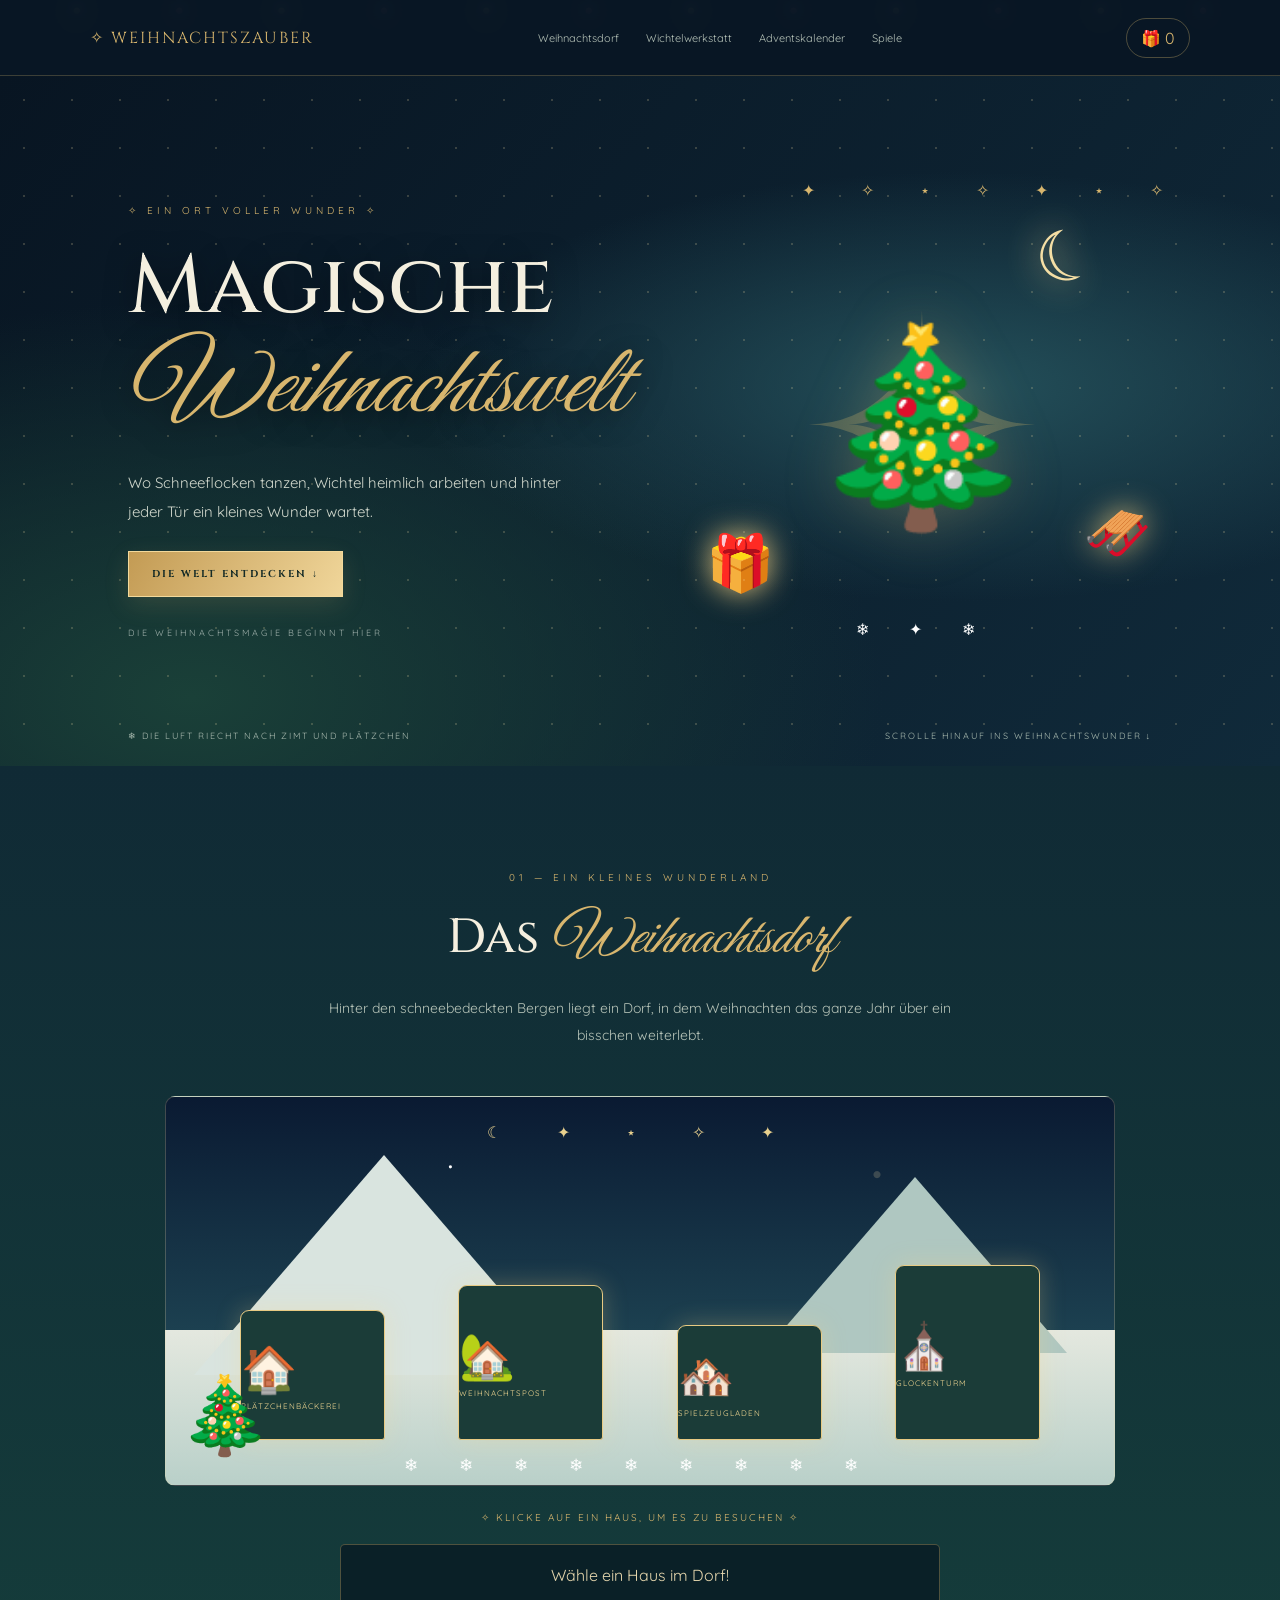
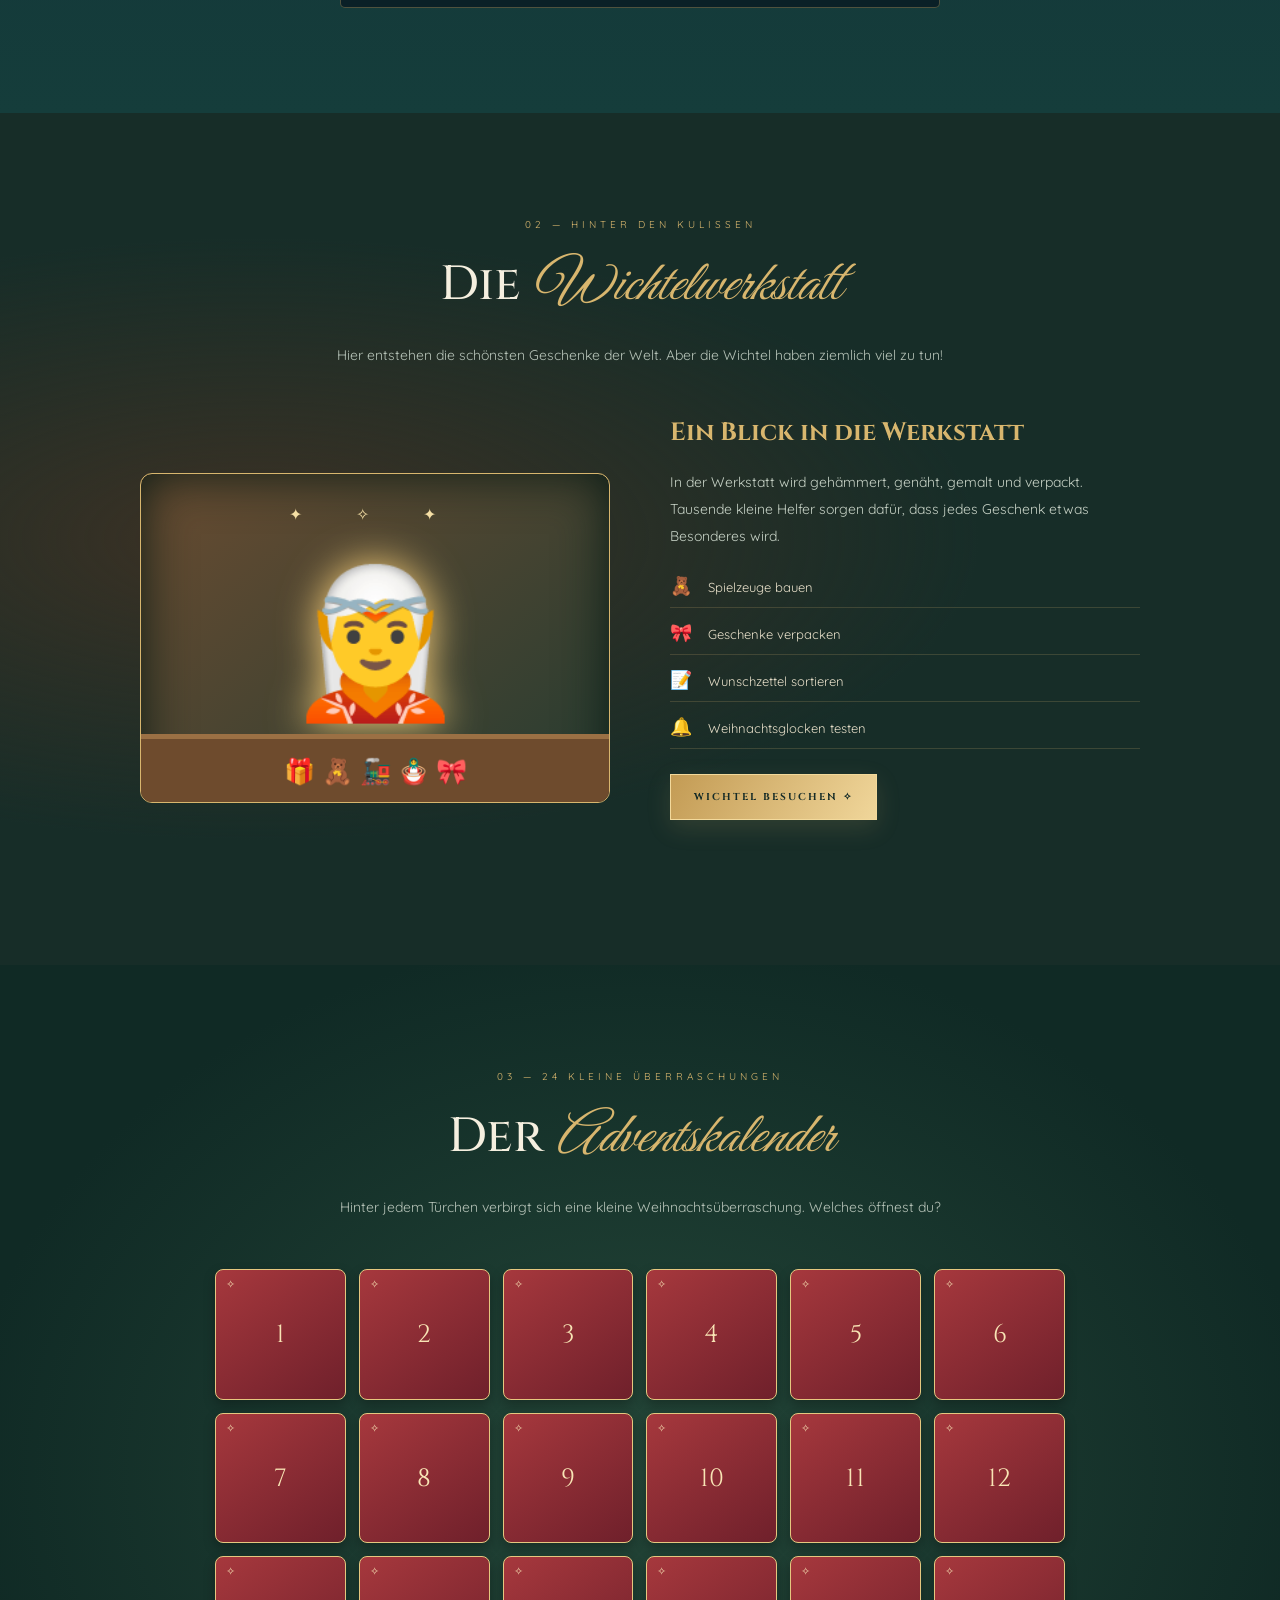
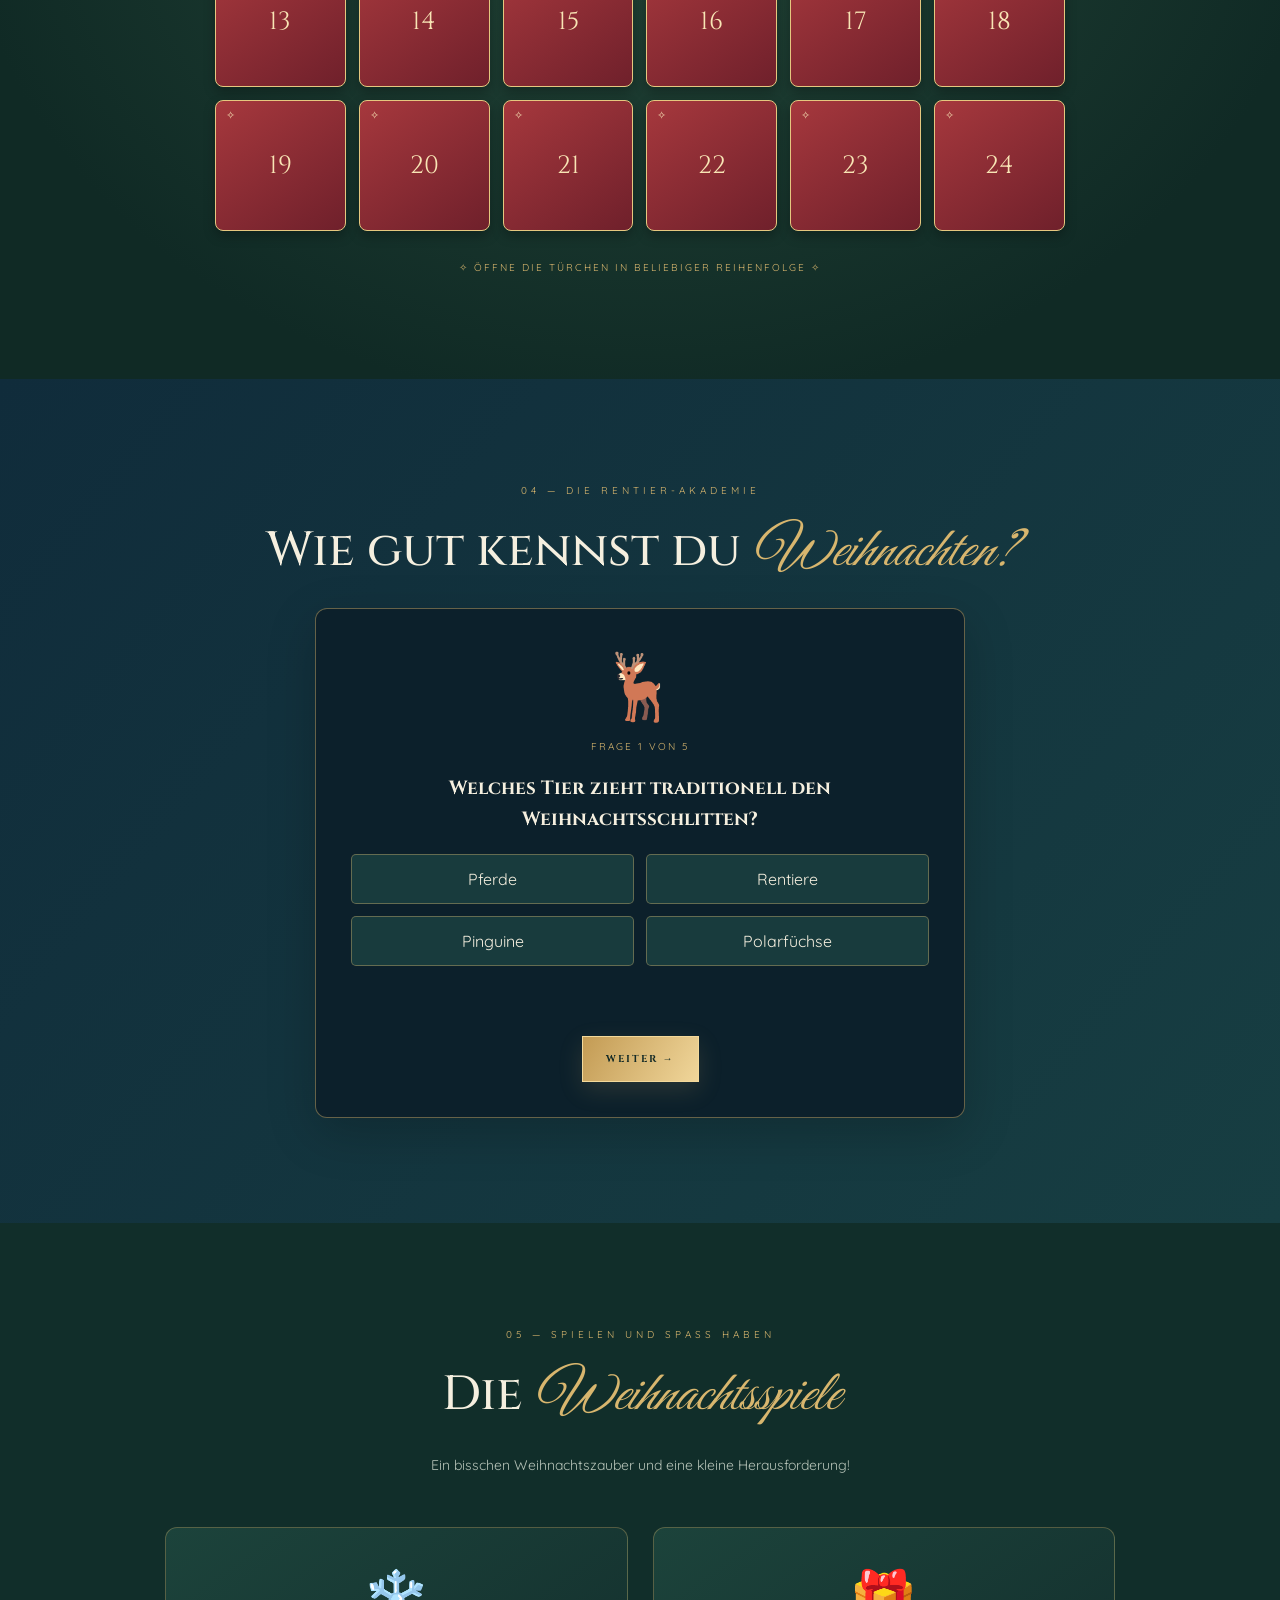
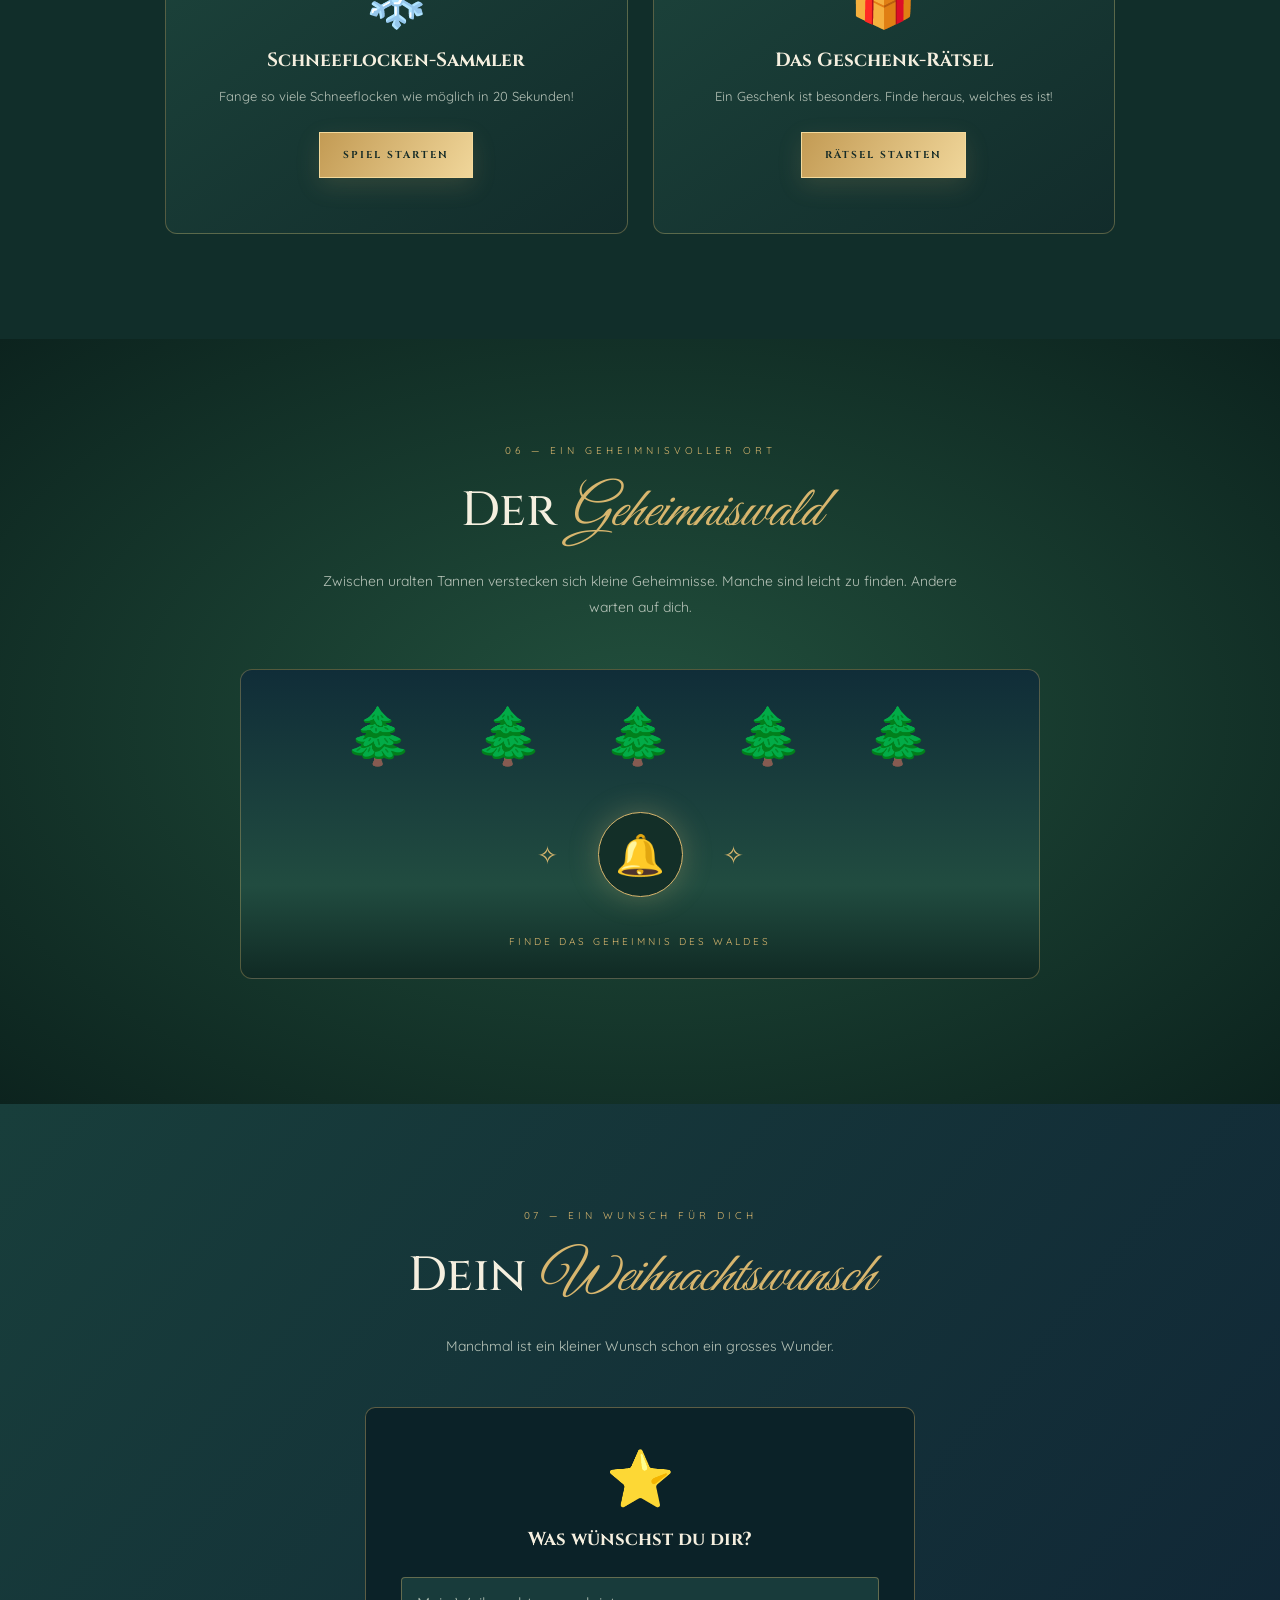
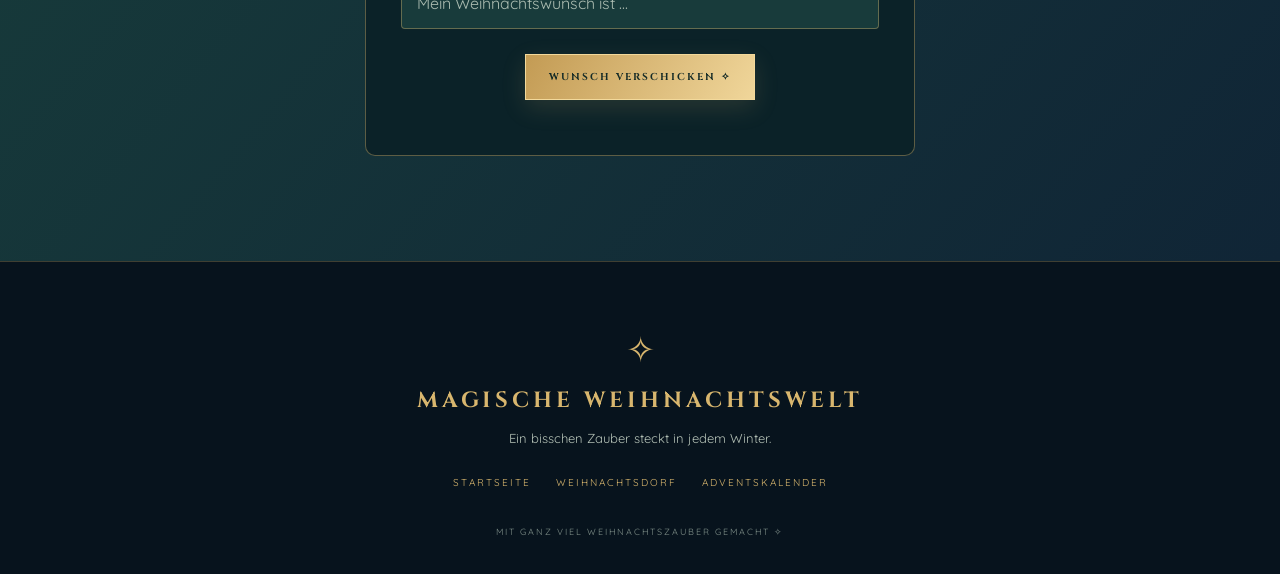
==== index.html @ 11321a6a "add" ====
<!DOCTYPE html>
<html lang="de">
<head>
    <meta charset="UTF-8">
    <meta name="viewport" content="width=device-width, initial-scale=1.0">
    <title>Magische Weihnachtswelt</title>
    <link rel="stylesheet" href="style.css">
    <link href="https://fonts.googleapis.com/css2?family=Cinzel:wght@500;600;700&family=Quicksand:wght@400;500;600;700&family=Great+Vibes&display=swap" rel="stylesheet">
</head>
<body>

<div id="schnee"></div>
<div id="funken"></div>

<div class="lichterkette">
    <span>●</span><span>●</span><span>●</span><span>●</span>
    <span>●</span><span>●</span><span>●</span><span>●</span>
    <span>●</span><span>●</span><span>●</span><span>●</span>
</div>

<nav class="navigation">
    <a href="#start" class="logo">✧ WEIHNACHTSZAUBER</a>
    <div class="nav-links">
        <a href="#dorf">Weihnachtsdorf</a>
        <a href="#werkstatt">Wichtelwerkstatt</a>
        <a href="#kalender">Adventskalender</a>
        <a href="#spiele">Spiele</a>
    </div>
    <div class="geschenk-counter">🎁 <span id="geschenke">0</span></div>
</nav>

<!-- STARTSEITE -->

<header class="hero" id="start">

    <div class="hero-stars">✦　✧　⋆　✧　✦　⋆　✧</div>

    <div class="hero-text">
        <p class="kleine-zeile">✧ EIN ORT VOLLER WUNDER ✧</p>
        <h1>Magische<br><em>Weihnachtswelt</em></h1>
        <p class="hero-beschreibung">
            Wo Schneeflocken tanzen, Wichtel heimlich arbeiten
            und hinter jeder Tür ein kleines Wunder wartet.
        </p>
        <a href="#dorf" class="gold-button">DIE WELT ENTDECKEN ↓</a>
        <p class="hero-hinweis">DIE WEIHNACHTSMAGIE BEGINNT HIER</p>
    </div>

    <div class="hero-bild">
        <div class="mond">☾</div>
        <div class="hero-kranz">✧</div>
        <div class="hero-baum">🎄</div>
        <div class="hero-geschenk links">🎁</div>
        <div class="hero-geschenk rechts">🛷</div>
        <div class="hero-schnee">❄　✦　❄</div>
    </div>

    <div class="hero-footer">
        <span>❄ DIE LUFT RIECHT NACH ZIMT UND PLÄTZCHEN</span>
        <span>SCROLLE HINAUF INS WEIHNACHTSWUNDER ↓</span>
    </div>
</header>


<!-- WEIHNACHTSDORF -->

<section class="section dorf" id="dorf">

    <div class="abschnitt-label">01 — EIN KLEINES WUNDERLAND</div>
    <h2>Das <em>Weihnachtsdorf</em></h2>
    <p class="untertitel">
        Hinter den schneebedeckten Bergen liegt ein Dorf,
        in dem Weihnachten das ganze Jahr über ein bisschen weiterlebt.
    </p>

    <div class="dorf-landschaft">

        <div class="dorf-himmel">☾　✦　⋆　✧　✦</div>

        <div class="berg berg1"></div>
        <div class="berg berg2"></div>

        <div class="dorf-haeuser">

            <button class="haus haus1" data-house="bäckerei">
                <span>🏠</span>
                <small>PLÄTZCHENBÄCKEREI</small>
            </button>

            <button class="haus haus2" data-house="post">
                <span>🏡</span>
                <small>WEIHNACHTSPOST</small>
            </button>

            <button class="haus haus3" data-house="spielzeug">
                <span>🏘️</span>
                <small>SPIELZEUGLADEN</small>
            </button>

            <button class="haus haus4" data-house="glocke">
                <span>⛪</span>
                <small>GLOCKENTURM</small>
            </button>

        </div>

        <div class="dorf-baum">🎄</div>
        <div class="dorf-schnee">❄ ❄ ❄ ❄ ❄ ❄ ❄ ❄ ❄</div>

    </div>

    <p class="dorf-tipp">✧ KLICKE AUF EIN HAUS, UM ES ZU BESUCHEN ✧</p>
    <div id="hausInfo" class="info-box">Wähle ein Haus im Dorf!</div>

</section>


<!-- WICHTELWERKSTATT -->

<section class="section werkstatt" id="werkstatt">

    <div class="abschnitt-label">02 — HINTER DEN KULISSEN</div>
    <h2>Die <em>Wichtelwerkstatt</em></h2>
    <p class="untertitel">
        Hier entstehen die schönsten Geschenke der Welt.
        Aber die Wichtel haben ziemlich viel zu tun!
    </p>

    <div class="werkstatt-inhalt">

        <div class="werkstatt-bild">
            <div class="werkstatt-emoji">🧝</div>
            <div class="werkstatt-tisch">🎁 🧸 🚂 🪆 🎀</div>
            <div class="werkstatt-funken">✦ ✧ ✦</div>
        </div>

        <div class="werkstatt-text">
            <h3>Ein Blick in die Werkstatt</h3>
            <p>
                In der Werkstatt wird gehämmert, genäht, gemalt
                und verpackt. Tausende kleine Helfer sorgen dafür,
                dass jedes Geschenk etwas Besonderes wird.
            </p>

            <div class="aufgaben">
                <div><span>🧸</span> Spielzeuge bauen</div>
                <div><span>🎀</span> Geschenke verpacken</div>
                <div><span>📝</span> Wunschzettel sortieren</div>
                <div><span>🔔</span> Weihnachtsglocken testen</div>
            </div>

            <button class="gold-button" id="wichtelButton">
                WICHTEL BESUCHEN ✧
            </button>
            <p id="wichtelAntwort"></p>
        </div>

    </div>

</section>


<!-- ADVENTSKALENDER -->

<section class="section kalender" id="kalender">

    <div class="abschnitt-label">03 — 24 KLEINE ÜBERRASCHUNGEN</div>
    <h2>Der <em>Adventskalender</em></h2>
    <p class="untertitel">
        Hinter jedem Türchen verbirgt sich eine kleine
        Weihnachtsüberraschung. Welches öffnest du?
    </p>

    <div class="kalender-grid" id="kalenderGrid"></div>
    <p class="kalender-hinweis">✧ ÖFFNE DIE TÜRCHEN IN BELIEBIGER REIHENFOLGE ✧</p>

</section>


<!-- RENTIER AKADEMIE -->

<section class="section rentier" id="rentier">

    <div class="abschnitt-label">04 — DIE RENTIER-AKADEMIE</div>
    <h2>Wie gut kennst du <em>Weihnachten?</em></h2>

    <div class="quiz-box">
        <div class="quiz-tier">🦌</div>
        <p id="quizFortschritt">FRAGE 1 VON 5</p>
        <h3 id="quizFrage">Welches Tier zieht traditionell den Weihnachtsschlitten?</h3>
        <div id="quizAntworten" class="quiz-antworten"></div>
        <p id="quizRueckmeldung"></p>
        <button id="quizWeiter" class="gold-button" hidden>WEITER →</button>
    </div>

</section>


<!-- SPIELE -->

<section class="section spiele" id="spiele">

    <div class="abschnitt-label">05 — SPIELEN UND SPASS HABEN</div>
    <h2>Die <em>Weihnachtsspiele</em></h2>
    <p class="untertitel">Ein bisschen Weihnachtszauber und eine kleine Herausforderung!</p>

    <div class="spiele-grid">

        <div class="spielkarte">
            <div class="spiel-symbol">❄️</div>
            <h3>Schneeflocken-Sammler</h3>
            <p>Fange so viele Schneeflocken wie möglich in 20 Sekunden!</p>
            <button class="gold-button" id="schneeSpiel">SPIEL STARTEN</button>
            <div id="schneeSpielFeld">
                <p id="schneePunkte">Punkte: 0</p>
                <p id="schneeZeit">Zeit: 20</p>
                <div id="schneeZiel"></div>
            </div>
        </div>

        <div class="spielkarte">
            <div class="spiel-symbol">🎁</div>
            <h3>Das Geschenk-Rätsel</h3>
            <p>Ein Geschenk ist besonders. Finde heraus, welches es ist!</p>
            <button class="gold-button" id="geschenkSpiel">RÄTSEL STARTEN</button>
            <div id="geschenkRaetsel"></div>
        </div>

    </div>

</section>


<!-- GEHEIMNISWALD -->

<section class="section geheimwald" id="wald">

    <div class="abschnitt-label">06 — EIN GEHEIMNISVOLLER ORT</div>
    <h2>Der <em>Geheimniswald</em></h2>

    <p class="untertitel">
        Zwischen uralten Tannen verstecken sich kleine Geheimnisse.
        Manche sind leicht zu finden. Andere warten auf dich.
    </p>

    <div class="wald-bild">
        <div class="wald-baeume">🌲　🌲　🌲　🌲　🌲</div>
        <div class="wald-mitte">
            <span>✧</span>
            <button id="waldGeheimnis">🔔</button>
            <span>✧</span>
        </div>
        <p>FINDE DAS GEHEIMNIS DES WALDES</p>
    </div>

    <div id="waldAntwort"></div>

</section>


<!-- WEIHNACHTSWÜNSCHE -->

<section class="section wuensche">

    <div class="abschnitt-label">07 — EIN WUNSCH FÜR DICH</div>
    <h2>Dein <em>Weihnachtswunsch</em></h2>

    <p class="untertitel">
        Manchmal ist ein kleiner Wunsch schon ein grosses Wunder.
    </p>

    <div class="wunsch-box">
        <div class="wunsch-stern">⭐</div>
        <h3>Was wünschst du dir?</h3>
        <input id="wunschInput" placeholder="Mein Weihnachtswunsch ist ...">
        <button class="gold-button" id="wunschButton">WUNSCH VERSCHICKEN ✧</button>
        <p id="wunschAntwort"></p>
    </div>

</section>


<footer>
    <div class="footer-stern">✧</div>
    <h2>MAGISCHE WEIHNACHTSWELT</h2>
    <p>Ein bisschen Zauber steckt in jedem Winter.</p>
    <div class="footer-links">
        <a href="#start">STARTSEITE</a>
        <a href="#dorf">WEIHNACHTSDORF</a>
        <a href="#kalender">ADVENTSKALENDER</a>
    </div>
    <small>MIT GANZ VIEL WEIHNACHTSZAUBER GEMACHT ✧</small>
</footer>


<!-- POPUP -->

<div class="popup" id="popup">
    <div class="popup-inhalt">
        <button id="popupSchliessen">✕</button>
        <div id="popupSymbol">🎄</div>
        <h2 id="popupTitel">Weihnachtszauber!</h2>
        <p id="popupText"></p>
        <button class="gold-button" id="popupOkay">WUNDERBAR!</button>
    </div>
</div>

<script src="script.js"></script>
</body>
</html>
---- style.css ----
@import url('https://fonts.googleapis.com/css2?family=Cinzel:wght@500;600;700&family=Quicksand:wght@400;500;600;700&family=Great+Vibes&display=swap');

:root {
    --nacht: #091725;
    --nacht2: #102b35;
    --gruen: #174b3a;
    --gruen2: #28634a;
    --gold: #d8b66e;
    --hellgold: #f5dfa5;
    --rot: #a83c42;
    --text: #f5efdf;
    --gedimmt: #b5c2b7;
}

* {
    box-sizing: border-box;
    margin: 0;
    padding: 0;
    scroll-behavior: smooth;
}

body {
    background: var(--nacht);
    color: var(--text);
    font-family: 'Quicksand', sans-serif;
    overflow-x: hidden;
}

button, input {
    font: inherit;
}

button {
    cursor: pointer;
}

a {
    color: inherit;
    text-decoration: none;
}

/* SCHNEE */

#schnee, #funken {
    position: fixed;
    inset: 0;
    pointer-events: none;
    z-index: 1000;
    overflow: hidden;
}

.snowflake {
    position: absolute;
    top: -20px;
    color: white;
    opacity: .8;
    animation: snowFall linear forwards;
    text-shadow: 0 0 8px white;
}

@keyframes snowFall {
    to {
        transform: translateY(110vh) rotate(360deg);
        opacity: .15;
    }
}

.spark {
    position: fixed;
    pointer-events: none;
    color: var(--hellgold);
    z-index: 1001;
    animation: spark .9s ease-out forwards;
}

@keyframes spark {
    to {
        transform: translateY(-35px) scale(.2) rotate(100deg);
        opacity: 0;
    }
}

/* LICHTERKETTE */

.lichterkette {
    position: absolute;
    top: 0;
    left: 0;
    width: 100%;
    display: flex;
    justify-content: space-around;
    z-index: 20;
    padding: 0 2%;
    pointer-events: none;
}

.lichterkette span {
    color: #ffcf73;
    font-size: 15px;
    text-shadow: 0 0 8px #ffd77a, 0 0 20px #ffd77a;
    animation: lights 1.8s infinite alternate;
}

.lichterkette span:nth-child(2n) {
    animation-delay: .8s;
    color: #ff8585;
    text-shadow: 0 0 10px #ff8585;
}

@keyframes lights {
    from { opacity: .4; }
    to { opacity: 1; }
}

/* NAVIGATION */

.navigation {
    position: sticky;
    top: 0;
    z-index: 100;
    height: 76px;
    padding: 0 7%;
    display: flex;
    align-items: center;
    justify-content: space-between;
    background: #091725ed;
    border-bottom: 1px solid #d8b66e40;
    backdrop-filter: blur(14px);
}

.logo {
    font-family: 'Cinzel', serif;
    font-size: 16px;
    letter-spacing: 2px;
    color: var(--gold);
    white-space: nowrap;
}

.nav-links {
    display: flex;
    gap: 27px;
}

.nav-links a {
    font-size: 11px;
    color: var(--gedimmt);
    transition: .3s;
}

.nav-links a:hover {
    color: var(--hellgold);
}

.geschenk-counter {
    color: var(--gold);
    border: 1px solid #d8b66e55;
    padding: 9px 14px;
    border-radius: 30px;
}

/* HERO */

.hero {
    min-height: 690px;
    position: relative;
    display: grid;
    grid-template-columns: 1.1fr .9fr;
    align-items: center;
    padding: 90px 10%;
    overflow: hidden;
    background:
        radial-gradient(ellipse at 75% 45%, #24505a 0%, transparent 40%),
        radial-gradient(ellipse at 15% 90%, #1a4038 0%, transparent 45%),
        linear-gradient(130deg, #081522, #102a3a);
}

.hero::after {
    content: "";
    position: absolute;
    inset: 0;
    opacity: .2;
    background-image: radial-gradient(#f5dfa5 1px, transparent 1px);
    background-size: 48px 48px;
    pointer-events: none;
}

.hero-text {
    z-index: 2;
    position: relative;
}

.kleine-zeile, .abschnitt-label {
    color: var(--gold);
    font-size: 10px;
    letter-spacing: 4px;
    margin-bottom: 23px;
}

.hero h1 {
    font-family: 'Cinzel', serif;
    font-size: clamp(45px, 6.5vw, 86px);
    font-weight: 500;
    line-height: 1.13;
    color: #f4efdf;
    text-shadow: 0 5px 30px #0008;
}

.hero h1 em, h2 em {
    color: var(--gold);
    font-family: 'Great Vibes', cursive;
    font-size: 1.18em;
    font-weight: 400;
}

.hero-beschreibung {
    max-width: 450px;
    line-height: 1.9;
    color: #d0d7cc;
    margin-top: 25px;
    font-size: 15px;
}

.gold-button {
    display: inline-block;
    border: 1px solid #f3d99b;
    background: linear-gradient(120deg, #c39b54, #f0d69a);
    color: #152b27;
    padding: 15px 23px;
    margin-top: 25px;
    font-family: 'Cinzel', serif;
    font-size: 10px;
    font-weight: 700;
    letter-spacing: 2px;
    transition: .3s;
    box-shadow: 0 8px 25px #d8b66e25;
}

.gold-button:hover {
    transform: translateY(-4px);
    box-shadow: 0 12px 30px #e4c47b55;
    background: #ffe9b7;
}

.hero-hinweis {
    font-size: 9px;
    color: #9eafaa;
    letter-spacing: 3px;
    margin-top: 30px;
}

.hero-stars {
    position: absolute;
    top: 15%;
    right: 8%;
    color: var(--gold);
    letter-spacing: 15px;
    animation: twinkle 3s infinite alternate;
}

.hero-bild {
    height: 440px;
    position: relative;
    display: grid;
    place-items: center;
}

.mond {
    position: absolute;
    top: 10px;
    right: 55px;
    font-size: 70px;
    color: var(--hellgold);
    text-shadow: 0 0 35px #ffe3a0;
    transform: rotate(-20deg);
}

.hero-kranz {
    position: absolute;
    font-size: 300px;
    color: #d5b76b44;
    animation: rotate 50s linear infinite;
}

.hero-baum {
    position: relative;
    font-size: 190px;
    filter: drop-shadow(0 0 28px #d5b76b45);
    animation: treeFloat 4s ease-in-out infinite;
    z-index: 2;
}

.hero-geschenk {
    position: absolute;
    font-size: 55px;
    filter: drop-shadow(0 0 15px #e3c47c);
}

.hero-geschenk.links {
    bottom: 45px;
    left: 15px;
    animation: treeFloat 3s infinite;
}

.hero-geschenk.rechts {
    bottom: 75px;
    right: 0;
    animation: treeFloat 4s infinite reverse;
}

.hero-schnee {
    position: absolute;
    bottom: 0;
    color: #fff;
    letter-spacing: 12px;
}

.hero-footer {
    position: absolute;
    bottom: 25px;
    left: 10%;
    right: 10%;
    display: flex;
    justify-content: space-between;
    color: #aabbb0;
    font-size: 9px;
    letter-spacing: 2px;
}

@keyframes twinkle {
    from { opacity: .3; }
    to { opacity: 1; }
}

@keyframes rotate {
    to { transform: rotate(360deg); }
}

@keyframes treeFloat {
    50% { transform: translateY(-12px); }
}

/* ALLGEMEINE ABSCHNITTE */

.section {
    padding: 105px 10%;
    text-align: center;
    position: relative;
}

.section h2 {
    font-family: 'Cinzel', serif;
    font-size: clamp(32px, 4vw, 48px);
    font-weight: 500;
    margin-bottom: 20px;
}

.untertitel {
    max-width: 650px;
    margin: 0 auto 48px;
    color: var(--gedimmt);
    font-size: 14px;
    line-height: 1.9;
}

.abschnitt-label {
    margin-bottom: 20px;
}

/* DORF */

.dorf {
    background: linear-gradient(180deg, #102a35, #153d3b);
}

.dorf-landschaft {
    max-width: 950px;
    height: 390px;
    margin: 0 auto;
    border: 1px solid #e5d49c40;
    border-radius: 10px;
    position: relative;
    overflow: hidden;
    background:
        radial-gradient(circle at 75% 20%, #f0dca533 0 3px, transparent 4px),
        radial-gradient(circle at 30% 18%, #fff 0 1px, transparent 2px),
        linear-gradient(#0a1a32 0%, #1c4050 60%, #e4e8df 60%, #b9d0c9 100%);
}

.dorf-himmel {
    position: absolute;
    top: 25px;
    width: 100%;
    color: #e9d18e;
    letter-spacing: 20px;
}

.berg {
    position: absolute;
    bottom: 110px;
    width: 0;
    height: 0;
    border-left: 190px solid transparent;
    border-right: 190px solid transparent;
    border-bottom: 220px solid #d9e4df;
}

.berg1 {
    left: 3%;
}

.berg2 {
    right: 1%;
    border-bottom-color: #afc7c1;
    transform: scale(.8);
}

.dorf-haeuser {
    position: absolute;
    bottom: 45px;
    left: 0;
    right: 0;
    display: flex;
    align-items: end;
    justify-content: space-evenly;
    z-index: 3;
}

.haus {
    border: 1px solid #e8ca83;
    background: #1b3c38;
    color: #f4d993;
    width: 145px;
    height: 130px;
    border-radius: 9px 9px 3px 3px;
    display: flex;
    flex-direction: column;
    justify-content: center;
    gap: 5px;
    box-shadow: 0 0 25px #ffdb8240;
    transition: .3s;
}

.haus:hover {
    transform: translateY(-12px);
    background: #345849;
    box-shadow: 0 0 35px #ffdb8270;
}

.haus span {
    font-size: 45px;
}

.haus small {
    font-size: 8px;
    letter-spacing: 1px;
}

.haus2 { height: 155px; }
.haus3 { height: 115px; }
.haus4 { height: 175px; }

.dorf-baum {
    position: absolute;
    bottom: 25px;
    left: 12px;
    font-size: 75px;
    z-index: 4;
}

.dorf-schnee {
    position: absolute;
    bottom: 10px;
    color: white;
    width: 100%;
    font-size: 17px;
    letter-spacing: 18px;
}

.dorf-tipp {
    color: var(--gold);
    font-size: 10px;
    letter-spacing: 2px;
    margin-top: 25px;
}

.info-box {
    max-width: 600px;
    min-height: 55px;
    padding: 18px;
    margin: 20px auto 0;
    border: 1px solid #d8b66e55;
    background: #0a2027;
    color: #e5d6ad;
    border-radius: 5px;
    line-height: 1.6;
}

/* WERKSTATT */

.werkstatt {
    background:
        radial-gradient(ellipse at 20% 50%, #3c3124, transparent 50%),
        #172d28;
}

.werkstatt-inhalt {
    max-width: 1000px;
    display: grid;
    grid-template-columns: 1fr 1fr;
    align-items: center;
    gap: 60px;
    margin: auto;
    text-align: left;
}

.werkstatt-bild {
    min-height: 330px;
    background: linear-gradient(140deg, #694c31, #263c31);
    border: 1px solid var(--gold);
    border-radius: 12px;
    display: grid;
    place-items: center;
    position: relative;
    overflow: hidden;
    box-shadow: inset 0 0 50px #0b1c16;
}

.werkstatt-emoji {
    font-size: 145px;
    filter: drop-shadow(0 0 20px #ffd47c);
    animation: treeFloat 4s infinite;
}

.werkstatt-tisch {
    position: absolute;
    bottom: 0;
    width: 100%;
    background: #6e4b2d;
    text-align: center;
    padding: 16px;
    font-size: 25px;
    border-top: 5px solid #9b7044;
}

.werkstatt-funken {
    position: absolute;
    top: 30px;
    color: var(--hellgold);
    letter-spacing: 25px;
    animation: twinkle 2s infinite alternate;
}

.werkstatt-text h3 {
    font-family: 'Cinzel', serif;
    color: var(--gold);
    font-size: 25px;
    margin-bottom: 20px;
}

.werkstatt-text p {
    line-height: 1.9;
    color: #c5d0c4;
    font-size: 14px;
}

.aufgaben {
    margin-top: 25px;
    display: grid;
    gap: 13px;
}

.aufgaben div {
    border-bottom: 1px solid #d8b66e30;
    padding-bottom: 10px;
    color: #e7dfc9;
    font-size: 13px;
}

.aufgaben span {
    margin-right: 12px;
    font-size: 18px;
}

#wichtelAntwort {
    margin-top: 15px;
    color: var(--hellgold);
    min-height: 25px;
}

/* ADVENTSKALENDER */

.kalender {
    background:
        radial-gradient(ellipse at center, #244638, #102a25 75%);
}

.kalender-grid {
    display: grid;
    grid-template-columns: repeat(6, 1fr);
    gap: 13px;
    max-width: 850px;
    margin: auto;
}

.tuerchen {
    aspect-ratio: 1;
    border: 1px solid #e5c77f;
    border-radius: 8px;
    background: linear-gradient(145deg, #a6383d, #6f202b);
    color: #f8e5b5;
    font-family: 'Cinzel', serif;
    font-size: 25px;
    position: relative;
    box-shadow: 0 5px 12px #0004;
    transition: .3s;
    overflow: hidden;
}

.tuerchen::before {
    content: "✧";
    position: absolute;
    top: 7px;
    left: 10px;
    font-size: 11px;
}

.tuerchen:hover {
    transform: translateY(-6px) rotate(-2deg);
    box-shadow: 0 8px 25px #e5bd6b44;
}

.tuerchen.offen {
    background: #e5d6ae;
    color: #244334;
    font-size: 28px;
    border-color: white;
}

.kalender-hinweis {
    color: var(--gold);
    font-size: 10px;
    letter-spacing: 2px;
    margin-top: 30px;
}

/* QUIZ */

.rentier {
    background: linear-gradient(130deg, #102c3b, #173e42);
}

.quiz-box {
    max-width: 650px;
    margin: auto;
    padding: 35px;
    border: 1px solid #d8b66e70;
    background: #0c202b;
    border-radius: 12px;
    box-shadow: 0 15px 50px #0003;
}

.quiz-tier {
    font-size: 65px;
    margin-bottom: 15px;
}

.quiz-box > p {
    color: var(--gold);
    font-size: 10px;
    letter-spacing: 2px;
}

.quiz-box h3 {
    font-family: 'Cinzel', serif;
    font-size: 19px;
    line-height: 1.6;
    margin: 20px 0;
}

.quiz-antworten {
    display: grid;
    grid-template-columns: 1fr 1fr;
    gap: 12px;
}

.quiz-antworten button {
    background: #183b3d;
    border: 1px solid #d8b66e66;
    color: var(--text);
    padding: 14px;
    border-radius: 5px;
    transition: .3s;
}

.quiz-antworten button:hover {
    background: #2c5a4b;
}

.quiz-antworten button.richtig {
    background: #286b45;
    border-color: #a9e3a9;
}

.quiz-antworten button.falsch {
    background: #76383b;
    border-color: #e8a0a0;
}

#quizRueckmeldung {
    min-height: 25px;
    margin-top: 20px;
    color: var(--hellgold);
}

/* SPIELE */

.spiele {
    background: #112e2a;
}

.spiele-grid {
    max-width: 950px;
    margin: auto;
    display: grid;
    grid-template-columns: 1fr 1fr;
    gap: 25px;
}

.spielkarte {
    padding: 35px;
    border: 1px solid #d8b66e55;
    background: linear-gradient(145deg, #1c433b, #122c2b);
    border-radius: 12px;
}

.spiel-symbol {
    font-size: 55px;
    margin-bottom: 15px;
}

.spielkarte h3 {
    font-family: 'Cinzel', serif;
    font-size: 19px;
    margin-bottom: 12px;
}

.spielkarte p {
    color: var(--gedimmt);
    line-height: 1.7;
    font-size: 13px;
}

#schneeSpielFeld {
    display: none;
    margin-top: 20px;
    border: 1px dashed var(--gold);
    padding: 15px;
    min-height: 160px;
    background: #0c2430;
    position: relative;
    overflow: hidden;
}

#schneePunkte, #schneeZeit {
    display: inline-block;
    color: var(--gold);
    margin: 5px 12px;
}

#schneeZiel {
    min-height: 85px;
    position: relative;
}

.fang-schnee {
    position: absolute;
    font-size: 30px;
    background: transparent;
    border: none;
    animation: fall 2.5s linear;
}

@keyframes fall {
    from { top: -35px; }
    to { top: 110px; }
}

#geschenkRaetsel {
    margin-top: 20px;
}

.raetsel-geschenk {
    font-size: 30px;
    padding: 8px;
    background: transparent;
    border: 1px solid transparent;
}

.raetsel-geschenk:hover {
    border-color: var(--gold);
    border-radius: 8px;
}

/* GEHEIMNISWALD */

.geheimwald {
    background:
        radial-gradient(ellipse at center, #22503d, #0c231e);
}

.wald-bild {
    max-width: 800px;
    min-height: 310px;
    margin: auto;
    border: 1px solid #d8b66e55;
    border-radius: 12px;
    background: linear-gradient(#102d38, #214c40 70%, #102a24);
    display: flex;
    flex-direction: column;
    align-items: center;
    justify-content: space-between;
    padding: 30px;
    overflow: hidden;
}

.wald-baeume {
    font-size: 55px;
    letter-spacing: 3px;
}

.wald-mitte {
    display: flex;
    gap: 40px;
    align-items: center;
    color: var(--gold);
    font-size: 25px;
}

.wald-mitte button {
    border: 1px solid var(--gold);
    background: #132f28;
    width: 85px;
    height: 85px;
    border-radius: 50%;
    font-size: 40px;
    transition: .3s;
    box-shadow: 0 0 30px #e4c47b44;
}

.wald-mitte button:hover {
    transform: scale(1.12) rotate(15deg);
    box-shadow: 0 0 40px #f7d98c;
}

.wald-bild p {
    font-size: 10px;
    letter-spacing: 3px;
    color: var(--gold);
}

#waldAntwort {
    margin-top: 20px;
    color: var(--hellgold);
}

/* WÜNSCHE */

.wuensche {
    background: linear-gradient(130deg, #183e3b, #102536);
}

.wunsch-box {
    max-width: 550px;
    margin: auto;
    padding: 35px;
    border: 1px solid #d8b66e66;
    background: #0b2228;
    border-radius: 10px;
}

.wunsch-stern {
    font-size: 55px;
    animation: twinkle 2s infinite alternate;
}

.wunsch-box h3 {
    font-family: 'Cinzel', serif;
    margin: 15px 0 25px;
}

.wunsch-box input {
    width: 100%;
    padding: 15px;
    background: #183b3b;
    border: 1px solid #d8b66e66;
    color: white;
    border-radius: 4px;
    outline: none;
}

.wunsch-box input::placeholder {
    color: #aabbb0;
}

#wunschAntwort {
    margin-top: 20px;
    color: var(--hellgold);
    line-height: 1.7;
}

/* FOOTER */

footer {
    text-align: center;
    padding: 65px 20px 35px;
    background: #07131d;
    border-top: 1px solid #d8b66e44;
}

.footer-stern {
    color: var(--gold);
    font-size: 35px;
}

footer h2 {
    font-family: 'Cinzel', serif;
    color: var(--gold);
    font-size: 22px;
    letter-spacing: 4px;
    margin: 15px 0;
}

footer p {
    color: var(--gedimmt);
    font-size: 13px;
}

.footer-links {
    display: flex;
    justify-content: center;
    gap: 25px;
    margin: 30px 0;
    flex-wrap: wrap;
}

.footer-links a {
    color: var(--gold);
    font-size: 10px;
    letter-spacing: 2px;
}

footer small {
    color: #81918a;
    font-size: 9px;
    letter-spacing: 2px;
}

/* POPUP */

.popup {
    position: fixed;
    inset: 0;
    z-index: 2000;
    background: #030c11d9;
    display: none;
    align-items: center;
    justify-content: center;
    padding: 20px;
    backdrop-filter: blur(8px);
}

.popup.aktiv {
    display: flex;
}

.popup-inhalt {
    width: min(430px, 100%);
    background: linear-gradient(145deg, #1e443a, #0c2427);
    border: 1px solid var(--gold);
    padding: 45px 30px;
    text-align: center;
    border-radius: 12px;
    box-shadow: 0 0 60px #d8b66e22;
    position: relative;
    animation: popupIn .35s ease;
}

@keyframes popupIn {
    from { transform: scale(.8); opacity: 0; }
    to { transform: scale(1); opacity: 1; }
}

#popupSchliessen {
    position: absolute;
    top: 12px;
    right: 15px;
    background: transparent;
    border: none;
    color: var(--gold);
    font-size: 20px;
}

#popupSymbol {
    font-size: 60px;
    margin-bottom: 15px;
}

.popup-inhalt h2 {
    font-family: 'Cinzel', serif;
    color: var(--gold);
    font-size: 25px;
    margin-bottom: 15px;
}

.popup-inhalt p {
    color: #d2ddcf;
    line-height: 1.8;
}

/* RESPONSIVE */

@media (max-width: 850px) {
    .navigation {
        padding: 0 4%;
    }

    .nav-links {
        gap: 12px;
    }

    .nav-links a {
        font-size: 9px;
    }

    .hero {
        padding: 90px 7%;
        grid-template-columns: 1fr 1fr;
    }

    .hero-baum {
        font-size: 135px;
    }

    .hero-kranz {
        font-size: 220px;
    }

    .section {
        padding: 80px 6%;
    }
}

@media (max-width: 620px) {
    .navigation {
        height: auto;
        min-height: 70px;
        flex-wrap: wrap;
        gap: 10px;
        padding: 15px 5%;
    }

    .nav-links {
        order: 3;
        width: 100%;
        justify-content: center;
        flex-wrap: wrap;
    }

    .nav-links a {
        font-size: 9px;
    }

    .hero {
        grid-template-columns: 1fr;
        text-align: center;
        padding: 95px 7% 75px;
    }

    .hero-bild {
        height: 280px;
    }

    .hero-baum {
        font-size: 120px;
    }

    .hero-kranz {
        font-size: 200px;
    }

    .hero-line {
        margin: 25px auto;
    }

    .hero-beschreibung {
        margin: 0 auto;
    }

    .hero-footer {
        display: none;
    }

    .werkstatt-inhalt, .spiele-grid {
        grid-template-columns: 1fr;
    }

    .kalender-grid {
        grid-template-columns: repeat(4, 1fr);
    }

    .haus {
        width: 75px;
        height: 100px;
    }

    .haus span {
        font-size: 30px;
    }

    .haus small {
        font-size: 6px;
    }

    .dorf-landschaft {
        height: 330px;
    }

    .berg {
        border-left-width: 110px;
        border-right-width: 110px;
    }

    .dorf-baum {
        font-size: 45px;
    }

    .quiz-antworten {
        grid-template-columns: 1fr;
    }

    .hero-stars {
        display: none;
    }
}

@media (prefers-reduced-motion: reduce) {
    *, *::before, *::after {
        animation-duration: .01ms !important;
        animation-iteration-count: 1 !important;
        scroll-behavior: auto !important;
    }
}
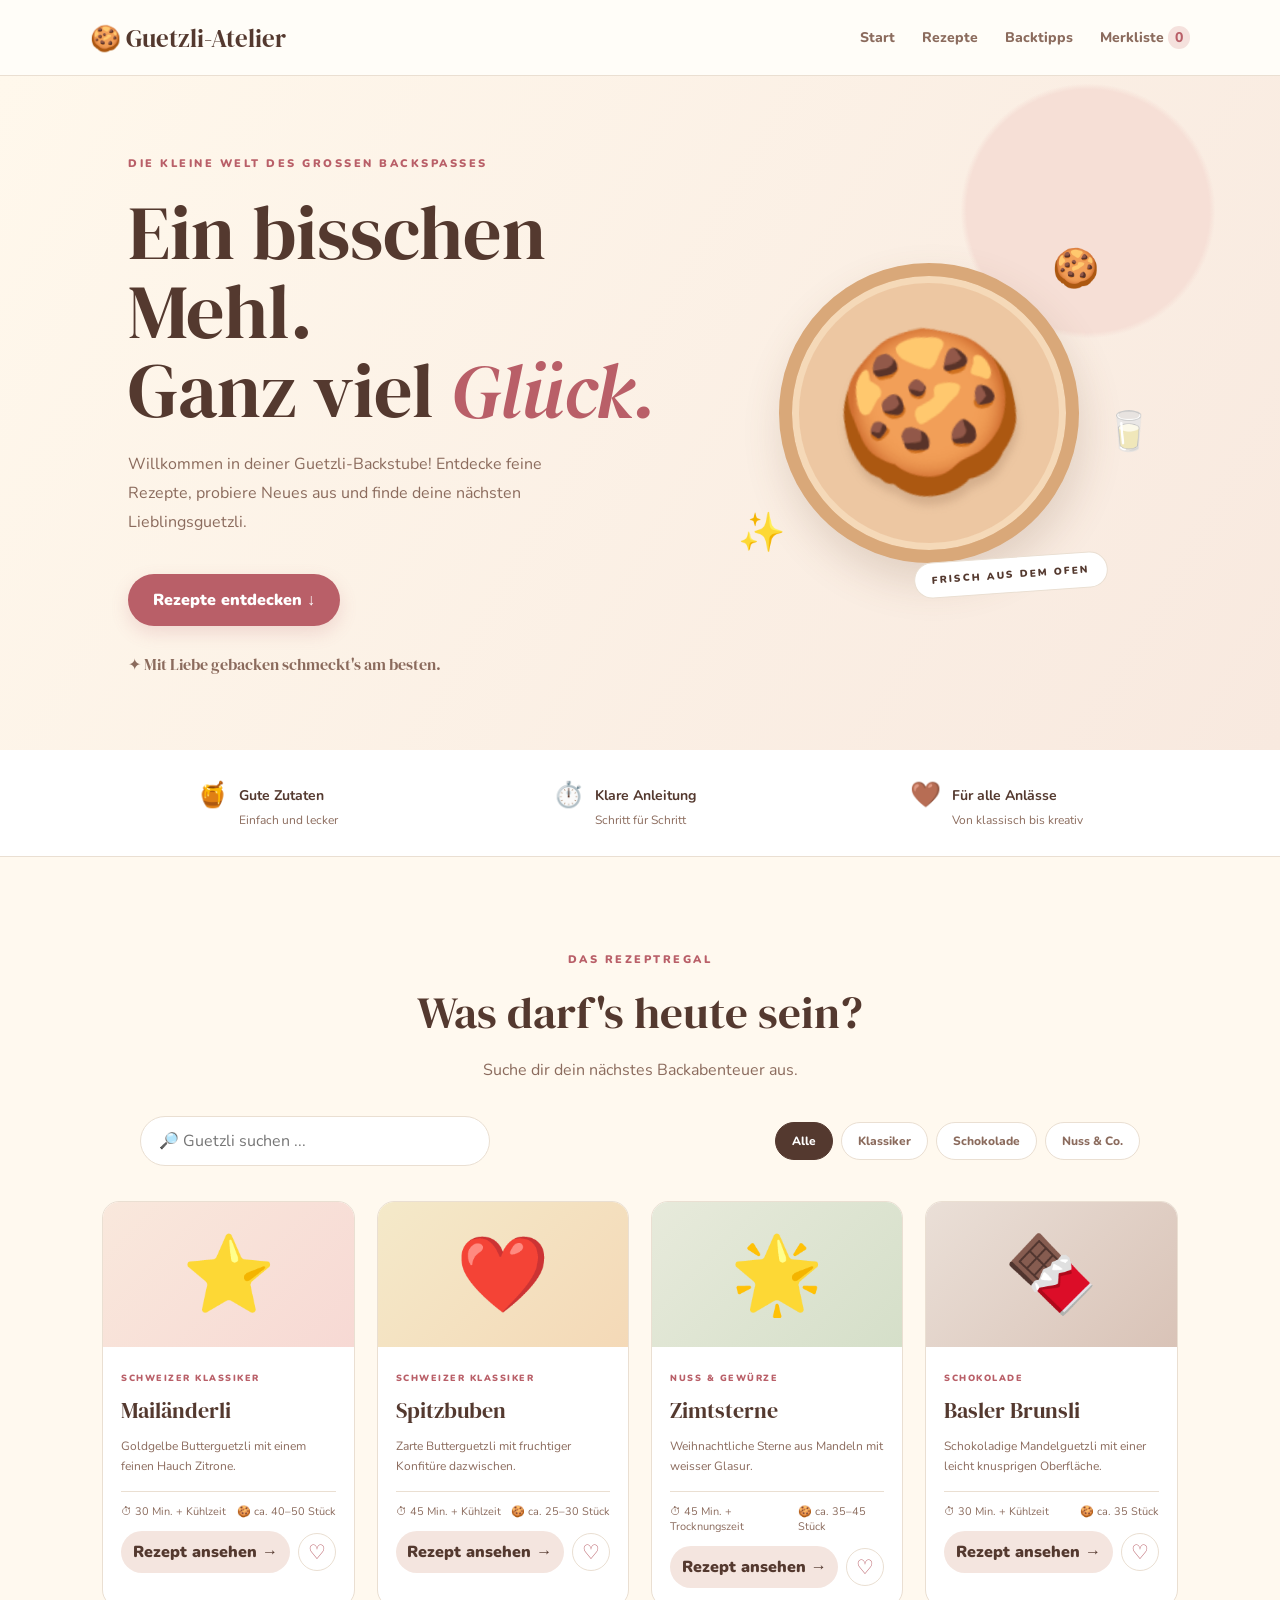
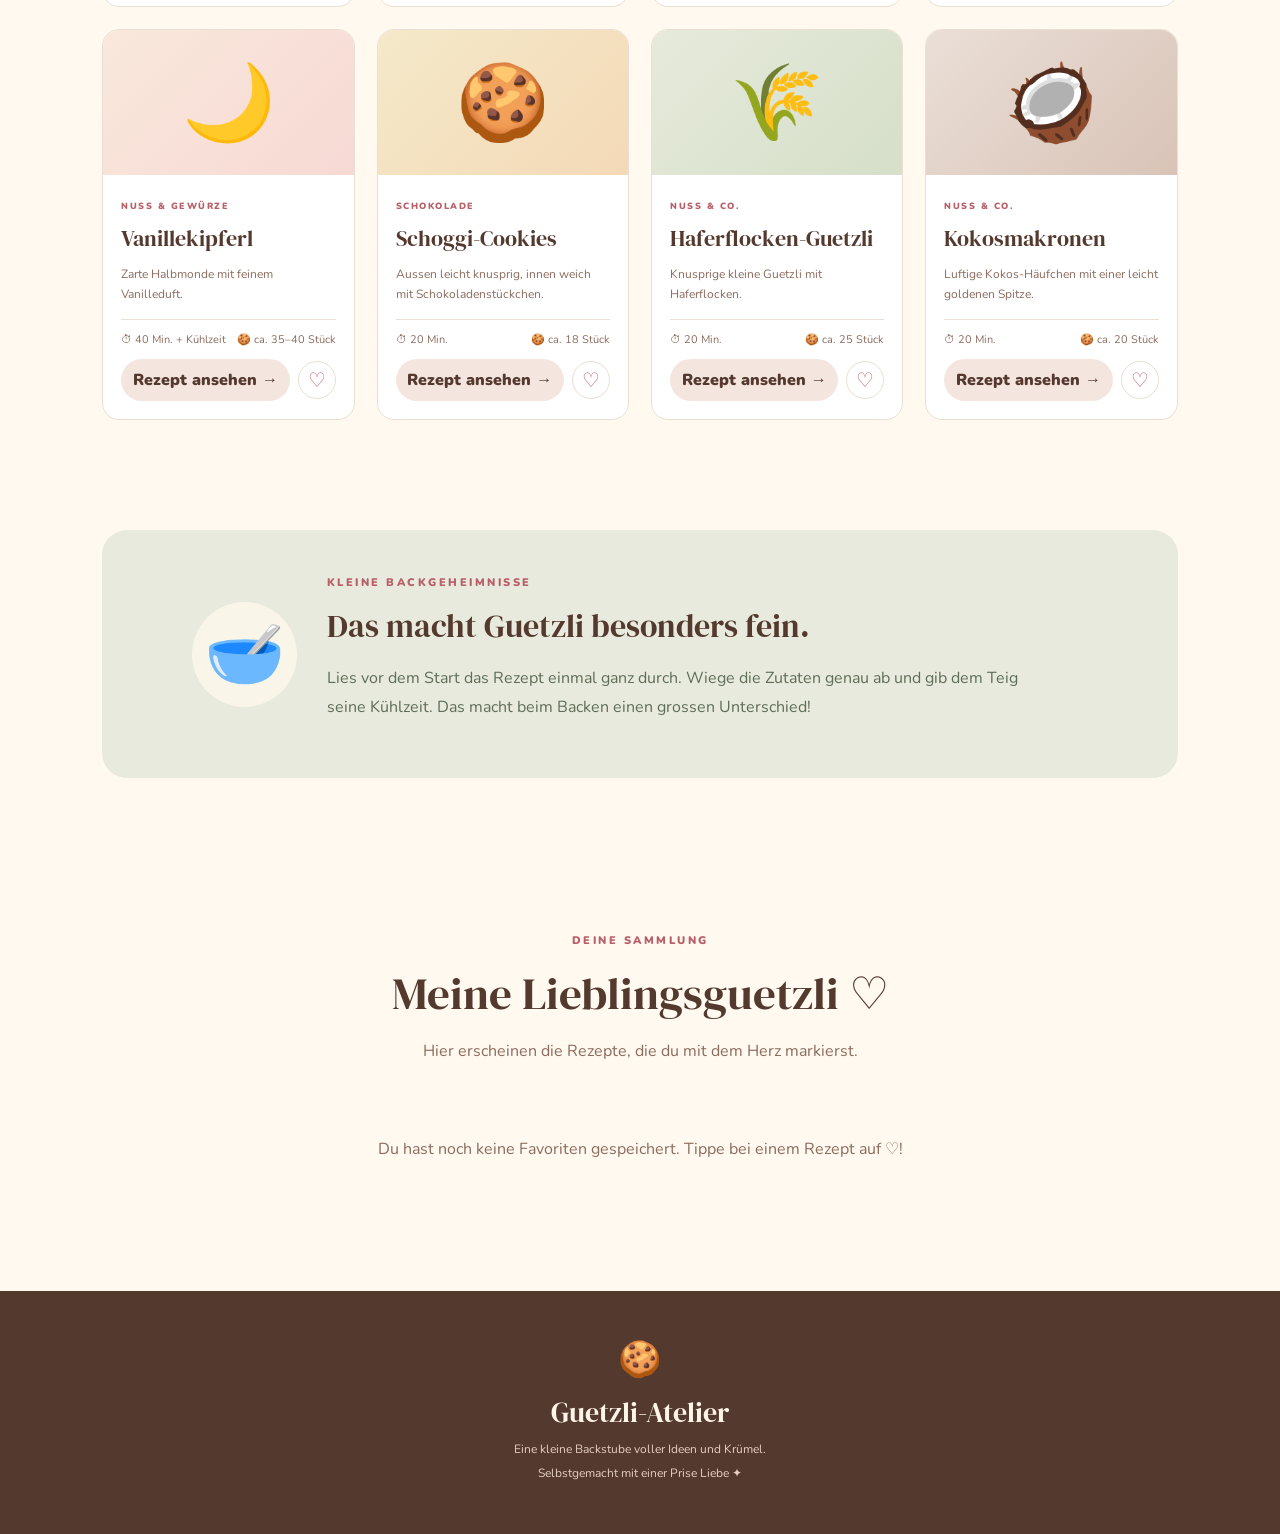
==== commit 7aff2e10: "add" ====
--- a/index.html
+++ b/index.html
@@ -4,308 +4,120 @@
 <head>
     <meta charset="UTF-8">
     <meta name="viewport" content="width=device-width, initial-scale=1.0">
-    <title>Magische Weihnachtswelt</title>
+    <title>Guetzli-Atelier 🍪</title>
     <link rel="stylesheet" href="style.css">
-    <link href="https://fonts.googleapis.com/css2?family=Cinzel:wght@500;600;700&family=Quicksand:wght@400;500;600;700&family=Great+Vibes&display=swap" rel="stylesheet">
+    <link href="https://fonts.googleapis.com/css2?family=DM+Serif+Display&family=Nunito:wght@400;600;700;800&display=swap" rel="stylesheet">
 </head>
 <body>
 
-<div id="schnee"></div>
-<div id="funken"></div>
+    <header class="topbar">
+        <a href="#" class="logo">🍪 Guetzli-Atelier</a>
+        <nav>
+            <a href="#start">Start</a>
+            <a href="#rezepte">Rezepte</a>
+            <a href="#tipps">Backtipps</a>
+            <a href="#lieblinge">Merkliste <span id="favorite-count">0</span></a>
+        </nav>
+    </header>
 
-<div class="lichterkette">
-    <span>●</span><span>●</span><span>●</span><span>●</span>
-    <span>●</span><span>●</span><span>●</span><span>●</span>
-    <span>●</span><span>●</span><span>●</span><span>●</span>
-</div>
+    <main>
+        <section class="hero" id="start">
+            <div class="hero-content">
+                <span class="eyebrow">DIE KLEINE WELT DES GROSSEN BACKSPASSES</span>
+                <h1>Ein bisschen Mehl.<br>Ganz viel <em>Glück.</em></h1>
+                <p>
+                    Willkommen in deiner Guetzli-Backstube!
+                    Entdecke feine Rezepte, probiere Neues aus
+                    und finde deine nächsten Lieblingsguetzli.
+                </p>
+                <a class="main-button" href="#rezepte">Rezepte entdecken ↓</a>
+                <div class="hero-note">✦ Mit Liebe gebacken schmeckt's am besten.</div>
+            </div>
 
-<nav class="navigation">
-    <a href="#start" class="logo">✧ WEIHNACHTSZAUBER</a>
-    <div class="nav-links">
-        <a href="#dorf">Weihnachtsdorf</a>
-        <a href="#werkstatt">Wichtelwerkstatt</a>
-        <a href="#kalender">Adventskalender</a>
-        <a href="#spiele">Spiele</a>
-    </div>
-    <div class="geschenk-counter">🎁 <span id="geschenke">0</span></div>
-</nav>
+            <div class="hero-art">
+                <div class="cookie-circle">
+                    <span>🍪</span>
+                </div>
+                <span class="floating-cookie cookie-one">🍪</span>
+                <span class="floating-cookie cookie-two">✨</span>
+                <span class="floating-cookie cookie-three">🥛</span>
+                <div class="art-label">FRISCH AUS DEM OFEN</div>
+            </div>
+        </section>
 
-<!-- STARTSEITE -->
+        <section class="intro-strip">
+            <div>🍯 <strong>Gute Zutaten</strong><span>Einfach und lecker</span></div>
+            <div>⏱️ <strong>Klare Anleitung</strong><span>Schritt für Schritt</span></div>
+            <div>🤎 <strong>Für alle Anlässe</strong><span>Von klassisch bis kreativ</span></div>
+        </section>
 
-<header class="hero" id="start">
+        <section class="recipes-section" id="rezepte">
+            <div class="section-heading">
+                <span class="eyebrow">DAS REZEPTREGAL</span>
+                <h2>Was darf's heute sein?</h2>
+                <p>Suche dir dein nächstes Backabenteuer aus.</p>
+            </div>
 
-    <div class="hero-stars">✦　✧　⋆　✧　✦　⋆　✧</div>
+            <div class="recipe-tools">
+                <input
+                    type="search"
+                    id="recipe-search"
+                    placeholder="🔎 Guetzli suchen ..."
+                    aria-label="Rezepte suchen"
+                >
+                <div class="filter-buttons">
+                    <button class="filter active" data-filter="alle">Alle</button>
+                    <button class="filter" data-filter="klassiker">Klassiker</button>
+                    <button class="filter" data-filter="schokolade">Schokolade</button>
+                    <button class="filter" data-filter="nuss">Nuss & Co.</button>
+                </div>
+            </div>
 
-    <div class="hero-text">
-        <p class="kleine-zeile">✧ EIN ORT VOLLER WUNDER ✧</p>
-        <h1>Magische<br><em>Weihnachtswelt</em></h1>
-        <p class="hero-beschreibung">
-            Wo Schneeflocken tanzen, Wichtel heimlich arbeiten
-            und hinter jeder Tür ein kleines Wunder wartet.
-        </p>
-        <a href="#dorf" class="gold-button">DIE WELT ENTDECKEN ↓</a>
-        <p class="hero-hinweis">DIE WEIHNACHTSMAGIE BEGINNT HIER</p>
+            <div class="recipe-grid" id="recipe-grid"></div>
+            <p class="no-results" id="no-results" hidden>
+                Huch! Dazu habe ich gerade kein Rezept gefunden. 🍪
+            </p>
+        </section>
+
+        <section class="baking-banner" id="tipps">
+            <div class="banner-icon">🥣</div>
+            <div>
+                <span class="eyebrow">KLEINE BACKGEHEIMNISSE</span>
+                <h2>Das macht Guetzli besonders fein.</h2>
+                <p>
+                    Lies vor dem Start das Rezept einmal ganz durch.
+                    Wiege die Zutaten genau ab und gib dem Teig seine Kühlzeit.
+                    Das macht beim Backen einen grossen Unterschied!
+                </p>
+            </div>
+        </section>
+
+        <section class="favorites-section" id="lieblinge">
+            <div class="section-heading">
+                <span class="eyebrow">DEINE SAMMLUNG</span>
+                <h2>Meine Lieblingsguetzli ♡</h2>
+                <p>Hier erscheinen die Rezepte, die du mit dem Herz markierst.</p>
+            </div>
+            <div class="recipe-grid" id="favorite-grid"></div>
+            <p id="empty-favorites">Du hast noch keine Favoriten gespeichert. Tippe bei einem Rezept auf ♡!</p>
+        </section>
+    </main>
+
+    <footer>
+        <div class="footer-cookie">🍪</div>
+        <p>Guetzli-Atelier</p>
+        <span>Eine kleine Backstube voller Ideen und Krümel.</span>
+        <small>Selbstgemacht mit einer Prise Liebe ✦</small>
+    </footer>
+
+    <div class="modal" id="recipe-modal" aria-hidden="true">
+        <div class="modal-backdrop" id="modal-backdrop"></div>
+        <article class="modal-card">
+            <button class="modal-close" id="modal-close" aria-label="Schliessen">×</button>
+            <div id="modal-content"></div>
+        </article>
     </div>
 
-    <div class="hero-bild">
-        <div class="mond">☾</div>
-        <div class="hero-kranz">✧</div>
-        <div class="hero-baum">🎄</div>
-        <div class="hero-geschenk links">🎁</div>
-        <div class="hero-geschenk rechts">🛷</div>
-        <div class="hero-schnee">❄　✦　❄</div>
-    </div>
-
-    <div class="hero-footer">
-        <span>❄ DIE LUFT RIECHT NACH ZIMT UND PLÄTZCHEN</span>
-        <span>SCROLLE HINAUF INS WEIHNACHTSWUNDER ↓</span>
-    </div>
-</header>
-
-
-<!-- WEIHNACHTSDORF -->
-
-<section class="section dorf" id="dorf">
-
-    <div class="abschnitt-label">01 — EIN KLEINES WUNDERLAND</div>
-    <h2>Das <em>Weihnachtsdorf</em></h2>
-    <p class="untertitel">
-        Hinter den schneebedeckten Bergen liegt ein Dorf,
-        in dem Weihnachten das ganze Jahr über ein bisschen weiterlebt.
-    </p>
-
-    <div class="dorf-landschaft">
-
-        <div class="dorf-himmel">☾　✦　⋆　✧　✦</div>
-
-        <div class="berg berg1"></div>
-        <div class="berg berg2"></div>
-
-        <div class="dorf-haeuser">
-
-            <button class="haus haus1" data-house="bäckerei">
-                <span>🏠</span>
-                <small>PLÄTZCHENBÄCKEREI</small>
-            </button>
-
-            <button class="haus haus2" data-house="post">
-                <span>🏡</span>
-                <small>WEIHNACHTSPOST</small>
-            </button>
-
-            <button class="haus haus3" data-house="spielzeug">
-                <span>🏘️</span>
-                <small>SPIELZEUGLADEN</small>
-            </button>
-
-            <button class="haus haus4" data-house="glocke">
-                <span>⛪</span>
-                <small>GLOCKENTURM</small>
-            </button>
-
-        </div>
-
-        <div class="dorf-baum">🎄</div>
-        <div class="dorf-schnee">❄ ❄ ❄ ❄ ❄ ❄ ❄ ❄ ❄</div>
-
-    </div>
-
-    <p class="dorf-tipp">✧ KLICKE AUF EIN HAUS, UM ES ZU BESUCHEN ✧</p>
-    <div id="hausInfo" class="info-box">Wähle ein Haus im Dorf!</div>
-
-</section>
-
-
-<!-- WICHTELWERKSTATT -->
-
-<section class="section werkstatt" id="werkstatt">
-
-    <div class="abschnitt-label">02 — HINTER DEN KULISSEN</div>
-    <h2>Die <em>Wichtelwerkstatt</em></h2>
-    <p class="untertitel">
-        Hier entstehen die schönsten Geschenke der Welt.
-        Aber die Wichtel haben ziemlich viel zu tun!
-    </p>
-
-    <div class="werkstatt-inhalt">
-
-        <div class="werkstatt-bild">
-            <div class="werkstatt-emoji">🧝</div>
-            <div class="werkstatt-tisch">🎁 🧸 🚂 🪆 🎀</div>
-            <div class="werkstatt-funken">✦ ✧ ✦</div>
-        </div>
-
-        <div class="werkstatt-text">
-            <h3>Ein Blick in die Werkstatt</h3>
-            <p>
-                In der Werkstatt wird gehämmert, genäht, gemalt
-                und verpackt. Tausende kleine Helfer sorgen dafür,
-                dass jedes Geschenk etwas Besonderes wird.
-            </p>
-
-            <div class="aufgaben">
-                <div><span>🧸</span> Spielzeuge bauen</div>
-                <div><span>🎀</span> Geschenke verpacken</div>
-                <div><span>📝</span> Wunschzettel sortieren</div>
-                <div><span>🔔</span> Weihnachtsglocken testen</div>
-            </div>
-
-            <button class="gold-button" id="wichtelButton">
-                WICHTEL BESUCHEN ✧
-            </button>
-            <p id="wichtelAntwort"></p>
-        </div>
-
-    </div>
-
-</section>
-
-
-<!-- ADVENTSKALENDER -->
-
-<section class="section kalender" id="kalender">
-
-    <div class="abschnitt-label">03 — 24 KLEINE ÜBERRASCHUNGEN</div>
-    <h2>Der <em>Adventskalender</em></h2>
-    <p class="untertitel">
-        Hinter jedem Türchen verbirgt sich eine kleine
-        Weihnachtsüberraschung. Welches öffnest du?
-    </p>
-
-    <div class="kalender-grid" id="kalenderGrid"></div>
-    <p class="kalender-hinweis">✧ ÖFFNE DIE TÜRCHEN IN BELIEBIGER REIHENFOLGE ✧</p>
-
-</section>
-
-
-<!-- RENTIER AKADEMIE -->
-
-<section class="section rentier" id="rentier">
-
-    <div class="abschnitt-label">04 — DIE RENTIER-AKADEMIE</div>
-    <h2>Wie gut kennst du <em>Weihnachten?</em></h2>
-
-    <div class="quiz-box">
-        <div class="quiz-tier">🦌</div>
-        <p id="quizFortschritt">FRAGE 1 VON 5</p>
-        <h3 id="quizFrage">Welches Tier zieht traditionell den Weihnachtsschlitten?</h3>
-        <div id="quizAntworten" class="quiz-antworten"></div>
-        <p id="quizRueckmeldung"></p>
-        <button id="quizWeiter" class="gold-button" hidden>WEITER →</button>
-    </div>
-
-</section>
-
-
-<!-- SPIELE -->
-
-<section class="section spiele" id="spiele">
-
-    <div class="abschnitt-label">05 — SPIELEN UND SPASS HABEN</div>
-    <h2>Die <em>Weihnachtsspiele</em></h2>
-    <p class="untertitel">Ein bisschen Weihnachtszauber und eine kleine Herausforderung!</p>
-
-    <div class="spiele-grid">
-
-        <div class="spielkarte">
-            <div class="spiel-symbol">❄️</div>
-            <h3>Schneeflocken-Sammler</h3>
-            <p>Fange so viele Schneeflocken wie möglich in 20 Sekunden!</p>
-            <button class="gold-button" id="schneeSpiel">SPIEL STARTEN</button>
-            <div id="schneeSpielFeld">
-                <p id="schneePunkte">Punkte: 0</p>
-                <p id="schneeZeit">Zeit: 20</p>
-                <div id="schneeZiel"></div>
-            </div>
-        </div>
-
-        <div class="spielkarte">
-            <div class="spiel-symbol">🎁</div>
-            <h3>Das Geschenk-Rätsel</h3>
-            <p>Ein Geschenk ist besonders. Finde heraus, welches es ist!</p>
-            <button class="gold-button" id="geschenkSpiel">RÄTSEL STARTEN</button>
-            <div id="geschenkRaetsel"></div>
-        </div>
-
-    </div>
-
-</section>
-
-
-<!-- GEHEIMNISWALD -->
-
-<section class="section geheimwald" id="wald">
-
-    <div class="abschnitt-label">06 — EIN GEHEIMNISVOLLER ORT</div>
-    <h2>Der <em>Geheimniswald</em></h2>
-
-    <p class="untertitel">
-        Zwischen uralten Tannen verstecken sich kleine Geheimnisse.
-        Manche sind leicht zu finden. Andere warten auf dich.
-    </p>
-
-    <div class="wald-bild">
-        <div class="wald-baeume">🌲　🌲　🌲　🌲　🌲</div>
-        <div class="wald-mitte">
-            <span>✧</span>
-            <button id="waldGeheimnis">🔔</button>
-            <span>✧</span>
-        </div>
-        <p>FINDE DAS GEHEIMNIS DES WALDES</p>
-    </div>
-
-    <div id="waldAntwort"></div>
-
-</section>
-
-
-<!-- WEIHNACHTSWÜNSCHE -->
-
-<section class="section wuensche">
-
-    <div class="abschnitt-label">07 — EIN WUNSCH FÜR DICH</div>
-    <h2>Dein <em>Weihnachtswunsch</em></h2>
-
-    <p class="untertitel">
-        Manchmal ist ein kleiner Wunsch schon ein grosses Wunder.
-    </p>
-
-    <div class="wunsch-box">
-        <div class="wunsch-stern">⭐</div>
-        <h3>Was wünschst du dir?</h3>
-        <input id="wunschInput" placeholder="Mein Weihnachtswunsch ist ...">
-        <button class="gold-button" id="wunschButton">WUNSCH VERSCHICKEN ✧</button>
-        <p id="wunschAntwort"></p>
-    </div>
-
-</section>
-
-
-<footer>
-    <div class="footer-stern">✧</div>
-    <h2>MAGISCHE WEIHNACHTSWELT</h2>
-    <p>Ein bisschen Zauber steckt in jedem Winter.</p>
-    <div class="footer-links">
-        <a href="#start">STARTSEITE</a>
-        <a href="#dorf">WEIHNACHTSDORF</a>
-        <a href="#kalender">ADVENTSKALENDER</a>
-    </div>
-    <small>MIT GANZ VIEL WEIHNACHTSZAUBER GEMACHT ✧</small>
-</footer>
-
-
-<!-- POPUP -->
-
-<div class="popup" id="popup">
-    <div class="popup-inhalt">
-        <button id="popupSchliessen">✕</button>
-        <div id="popupSymbol">🎄</div>
-        <h2 id="popupTitel">Weihnachtszauber!</h2>
-        <p id="popupText"></p>
-        <button class="gold-button" id="popupOkay">WUNDERBAR!</button>
-    </div>
-</div>
-
-<script src="script.js"></script>
+    <script src="script.js"></script>
 </body>
 </html>
--- a/style.css
+++ b/style.css
@@ -1,1153 +1,682 @@
-
-@import url('https://fonts.googleapis.com/css2?family=Cinzel:wght@500;600;700&family=Quicksand:wght@400;500;600;700&family=Great+Vibes&display=swap');
 
 :root {
-    --nacht: #091725;
-    --nacht2: #102b35;
-    --gruen: #174b3a;
-    --gruen2: #28634a;
-    --gold: #d8b66e;
-    --hellgold: #f5dfa5;
-    --rot: #a83c42;
-    --text: #f5efdf;
-    --gedimmt: #b5c2b7;
+    --cream: #fff9ef;
+    --paper: #fffdf8;
+    --pink: #e9a6a5;
+    --dark-pink: #b95f68;
+    --brown: #54392f;
+    --light-brown: #8b6b5d;
+    --gold: #d5a85c;
+    --green: #71866b;
+    --line: #eadfd2;
 }
 
 * {
     box-sizing: border-box;
+    scroll-behavior: smooth;
+}
+
+body {
     margin: 0;
-    padding: 0;
-    scroll-behavior: smooth;
-}
-
-body {
-    background: var(--nacht);
-    color: var(--text);
-    font-family: 'Quicksand', sans-serif;
-    overflow-x: hidden;
+    background: var(--cream);
+    color: var(--brown);
+    font-family: "Nunito", sans-serif;
 }
 
 button, input {
     font: inherit;
 }
 
-button {
+.topbar {
+    min-height: 76px;
+    padding: 0 7%;
+    display: flex;
+    justify-content: space-between;
+    align-items: center;
+    gap: 20px;
+    background: var(--paper);
+    border-bottom: 1px solid var(--line);
+    position: sticky;
+    top: 0;
+    z-index: 20;
+}
+
+.logo {
+    color: var(--brown);
+    font-family: "DM Serif Display", serif;
+    font-size: 25px;
+    text-decoration: none;
+}
+
+nav {
+    display: flex;
+    align-items: center;
+    gap: 27px;
+}
+
+nav a {
+    text-decoration: none;
+    color: var(--light-brown);
+    font-size: 14px;
+    font-weight: 800;
+    transition: color .2s;
+}
+
+nav a:hover {
+    color: var(--dark-pink);
+}
+
+#favorite-count {
+    background: #f5e1dd;
+    color: var(--dark-pink);
+    padding: 2px 7px;
+    border-radius: 20px;
+}
+
+.hero {
+    min-height: 570px;
+    padding: 75px 10%;
+    display: grid;
+    grid-template-columns: 1.1fr .9fr;
+    align-items: center;
+    gap: 35px;
+    overflow: hidden;
+    background:
+        radial-gradient(circle at 85% 20%, #f6dfd6 0 10%, transparent 10.5%),
+        linear-gradient(120deg, #fff8ec, #f8e9df);
+}
+
+.eyebrow {
+    color: var(--dark-pink);
+    font-size: 11px;
+    font-weight: 900;
+    letter-spacing: 2.5px;
+}
+
+.hero h1 {
+    font-family: "DM Serif Display", serif;
+    font-size: clamp(48px, 6vw, 76px);
+    line-height: 1.04;
+    font-weight: 400;
+    margin: 20px 0;
+}
+
+.hero h1 em {
+    color: var(--dark-pink);
+    font-weight: 400;
+}
+
+.hero-content > p {
+    max-width: 480px;
+    color: var(--light-brown);
+    font-size: 16px;
+    line-height: 1.8;
+}
+
+.main-button {
+    display: inline-block;
+    margin-top: 22px;
+    padding: 15px 25px;
+    border-radius: 30px;
+    color: white;
+    background: var(--dark-pink);
+    text-decoration: none;
+    font-weight: 900;
+    box-shadow: 0 7px 18px #b95f6830;
+    transition: transform .2s, background .2s;
+}
+
+.main-button:hover {
+    background: var(--brown);
+    transform: translateY(-3px);
+}
+
+.hero-note {
+    margin-top: 27px;
+    font-family: "DM Serif Display", serif;
+    color: var(--light-brown);
+    font-size: 16px;
+}
+
+.hero-art {
+    position: relative;
+    min-height: 370px;
+    display: grid;
+    place-items: center;
+}
+
+.cookie-circle {
+    width: min(300px, 70vw);
+    aspect-ratio: 1;
+    border-radius: 50%;
+    display: grid;
+    place-items: center;
+    background: #edc7a2;
+    border: 13px solid #d9a879;
+    box-shadow: 0 20px 40px #79533b30, inset 0 0 0 7px #f5d9b8;
+    transform: rotate(-12deg);
+}
+
+.cookie-circle span {
+    font-size: 155px;
+    filter: drop-shadow(0 9px 4px #79533b35);
+}
+
+.floating-cookie {
+    position: absolute;
+    font-size: 38px;
+    animation: float 3s ease-in-out infinite;
+}
+
+.cookie-one { top: 15px; right: 12%; }
+.cookie-two { bottom: 40px; left: 7%; animation-delay: .8s; }
+.cookie-three { top: 48%; right: 0; animation-delay: 1.3s; }
+
+@keyframes float {
+    0%, 100% { transform: translateY(0) rotate(-8deg); }
+    50% { transform: translateY(-13px) rotate(8deg); }
+}
+
+.art-label {
+    position: absolute;
+    bottom: 5px;
+    right: 10%;
+    background: white;
+    border: 1px solid var(--line);
+    padding: 10px 17px;
+    border-radius: 30px;
+    font-size: 10px;
+    font-weight: 900;
+    letter-spacing: 2px;
+    transform: rotate(-4deg);
+}
+
+.intro-strip {
+    padding: 28px 8%;
+    display: flex;
+    justify-content: space-around;
+    gap: 25px;
+    background: white;
+    border-bottom: 1px solid var(--line);
+}
+
+.intro-strip div {
+    display: grid;
+    grid-template-columns: 42px auto;
+    align-items: center;
+}
+
+.intro-strip div:first-child,
+.intro-strip div:nth-child(2),
+.intro-strip div:nth-child(3) {
+    font-size: 25px;
+}
+
+.intro-strip strong {
+    font-size: 14px;
+}
+
+.intro-strip span {
+    grid-column: 2;
+    color: var(--light-brown);
+    font-size: 12px;
+}
+
+.recipes-section, .favorites-section {
+    padding: 90px 8%;
+}
+
+.section-heading {
+    text-align: center;
+    margin-bottom: 35px;
+}
+
+.section-heading h2, .baking-banner h2 {
+    font-family: "DM Serif Display", serif;
+    font-size: clamp(32px, 4vw, 45px);
+    font-weight: 400;
+    margin: 12px 0;
+}
+
+.section-heading p {
+    color: var(--light-brown);
+}
+
+.recipe-tools {
+    max-width: 1000px;
+    margin: 0 auto 35px;
+    display: flex;
+    justify-content: space-between;
+    align-items: center;
+    flex-wrap: wrap;
+    gap: 15px;
+}
+
+#recipe-search {
+    min-width: 230px;
+    flex: 1;
+    max-width: 350px;
+    padding: 13px 18px;
+    border: 1px solid var(--line);
+    border-radius: 30px;
+    background: white;
+    outline: none;
+    color: var(--brown);
+}
+
+#recipe-search:focus {
+    border-color: var(--pink);
+    box-shadow: 0 0 0 3px #e9a6a526;
+}
+
+.filter-buttons {
+    display: flex;
+    flex-wrap: wrap;
+    gap: 8px;
+}
+
+.filter {
+    border: 1px solid var(--line);
+    border-radius: 30px;
+    padding: 10px 16px;
+    color: var(--light-brown);
+    background: white;
     cursor: pointer;
-}
-
-a {
-    color: inherit;
-    text-decoration: none;
-}
-
-/* SCHNEE */
-
-#schnee, #funken {
+    font-size: 12px;
+    font-weight: 800;
+    transition: .2s;
+}
+
+.filter:hover, .filter.active {
+    background: var(--brown);
+    color: white;
+    border-color: var(--brown);
+}
+
+.recipe-grid {
+    display: grid;
+    grid-template-columns: repeat(4, minmax(0, 1fr));
+    gap: 22px;
+    max-width: 1200px;
+    margin: auto;
+}
+
+.recipe-card {
+    overflow: hidden;
+    background: white;
+    border: 1px solid var(--line);
+    border-radius: 17px;
+    transition: transform .25s, box-shadow .25s;
+    position: relative;
+}
+
+.recipe-card:hover {
+    transform: translateY(-6px);
+    box-shadow: 0 15px 30px #60433312;
+}
+
+.recipe-image {
+    min-height: 145px;
+    display: grid;
+    place-items: center;
+    font-size: 75px;
+    background: linear-gradient(135deg, #f9e8dc, #f7d9d4);
+}
+
+.recipe-card:nth-child(4n+2) .recipe-image {
+    background: linear-gradient(135deg, #f4e9c9, #f4d9b7);
+}
+
+.recipe-card:nth-child(4n+3) .recipe-image {
+    background: linear-gradient(135deg, #e7eadb, #d5dfc9);
+}
+
+.recipe-card:nth-child(4n+4) .recipe-image {
+    background: linear-gradient(135deg, #eadfd7, #d9c3b7);
+}
+
+.recipe-card-content {
+    padding: 18px;
+}
+
+.recipe-category {
+    color: var(--dark-pink);
+    text-transform: uppercase;
+    font-size: 9px;
+    font-weight: 900;
+    letter-spacing: 1.5px;
+}
+
+.recipe-card h3 {
+    font-family: "DM Serif Display", serif;
+    font-size: 22px;
+    font-weight: 400;
+    margin: 8px 0;
+}
+
+.recipe-card p {
+    min-height: 42px;
+    color: var(--light-brown);
+    font-size: 12px;
+    line-height: 1.6;
+}
+
+.recipe-meta {
+    display: flex;
+    justify-content: space-between;
+    gap: 8px;
+    padding: 12px 0;
+    border-top: 1px solid var(--line);
+    color: var(--light-brown);
+    font-size: 11px;
+}
+
+.card-actions {
+    display: flex;
+    align-items: center;
+    gap: 8px;
+}
+
+.open-recipe {
+    flex: 1;
+    padding: 10px;
+    border: 0;
+    border-radius: 25px;
+    background: #f4e5df;
+    color: var(--brown);
+    font-weight: 900;
+    cursor: pointer;
+    transition: .2s;
+}
+
+.open-recipe:hover {
+    background: var(--dark-pink);
+    color: white;
+}
+
+.favorite-button {
+    width: 38px;
+    height: 38px;
+    border: 1px solid var(--line);
+    border-radius: 50%;
+    background: white;
+    color: var(--dark-pink);
+    font-size: 20px;
+    cursor: pointer;
+}
+
+.favorite-button.saved {
+    background: var(--dark-pink);
+    color: white;
+}
+
+.no-results {
+    text-align: center;
+    color: var(--light-brown);
+    padding: 35px;
+}
+
+.baking-banner {
+    margin: 20px 8% 60px;
+    padding: 40px 7%;
+    border-radius: 25px;
+    background: #e8eadd;
+    display: flex;
+    align-items: center;
+    gap: 30px;
+}
+
+.banner-icon {
+    font-size: 65px;
+    background: #f9f6e9;
+    border-radius: 50%;
+    min-width: 105px;
+    height: 105px;
+    display: grid;
+    place-items: center;
+}
+
+.baking-banner h2 {
+    font-size: 32px;
+}
+
+.baking-banner p {
+    max-width: 720px;
+    color: #5e6d57;
+    line-height: 1.8;
+}
+
+#empty-favorites {
+    text-align: center;
+    color: var(--light-brown);
+    padding: 25px;
+}
+
+footer {
+    padding: 45px 20px;
+    text-align: center;
+    background: var(--brown);
+    color: #fff4e8;
+}
+
+.footer-cookie {
+    font-size: 35px;
+}
+
+footer p {
+    font-family: "DM Serif Display", serif;
+    font-size: 28px;
+    margin: 10px;
+}
+
+footer span, footer small {
+    display: block;
+    color: #e4cfc0;
+    font-size: 12px;
+    margin: 8px;
+}
+
+/* REZEPT-FENSTER */
+
+.modal {
+    display: none;
     position: fixed;
     inset: 0;
-    pointer-events: none;
-    z-index: 1000;
-    overflow: hidden;
-}
-
-.snowflake {
-    position: absolute;
-    top: -20px;
-    color: white;
-    opacity: .8;
-    animation: snowFall linear forwards;
-    text-shadow: 0 0 8px white;
-}
-
-@keyframes snowFall {
-    to {
-        transform: translateY(110vh) rotate(360deg);
-        opacity: .15;
-    }
-}
-
-.spark {
-    position: fixed;
-    pointer-events: none;
-    color: var(--hellgold);
-    z-index: 1001;
-    animation: spark .9s ease-out forwards;
-}
-
-@keyframes spark {
-    to {
-        transform: translateY(-35px) scale(.2) rotate(100deg);
-        opacity: 0;
-    }
-}
-
-/* LICHTERKETTE */
-
-.lichterkette {
-    position: absolute;
-    top: 0;
-    left: 0;
-    width: 100%;
-    display: flex;
-    justify-content: space-around;
-    z-index: 20;
-    padding: 0 2%;
-    pointer-events: none;
-}
-
-.lichterkette span {
-    color: #ffcf73;
-    font-size: 15px;
-    text-shadow: 0 0 8px #ffd77a, 0 0 20px #ffd77a;
-    animation: lights 1.8s infinite alternate;
-}
-
-.lichterkette span:nth-child(2n) {
-    animation-delay: .8s;
-    color: #ff8585;
-    text-shadow: 0 0 10px #ff8585;
-}
-
-@keyframes lights {
-    from { opacity: .4; }
-    to { opacity: 1; }
-}
-
-/* NAVIGATION */
-
-.navigation {
-    position: sticky;
-    top: 0;
-    z-index: 100;
-    height: 76px;
-    padding: 0 7%;
-    display: flex;
-    align-items: center;
-    justify-content: space-between;
-    background: #091725ed;
-    border-bottom: 1px solid #d8b66e40;
-    backdrop-filter: blur(14px);
-}
-
-.logo {
-    font-family: 'Cinzel', serif;
-    font-size: 16px;
-    letter-spacing: 2px;
-    color: var(--gold);
-    white-space: nowrap;
-}
-
-.nav-links {
-    display: flex;
-    gap: 27px;
-}
-
-.nav-links a {
-    font-size: 11px;
-    color: var(--gedimmt);
-    transition: .3s;
-}
-
-.nav-links a:hover {
-    color: var(--hellgold);
-}
-
-.geschenk-counter {
-    color: var(--gold);
-    border: 1px solid #d8b66e55;
-    padding: 9px 14px;
-    border-radius: 30px;
-}
-
-/* HERO */
-
-.hero {
-    min-height: 690px;
-    position: relative;
-    display: grid;
-    grid-template-columns: 1.1fr .9fr;
-    align-items: center;
-    padding: 90px 10%;
-    overflow: hidden;
-    background:
-        radial-gradient(ellipse at 75% 45%, #24505a 0%, transparent 40%),
-        radial-gradient(ellipse at 15% 90%, #1a4038 0%, transparent 45%),
-        linear-gradient(130deg, #081522, #102a3a);
-}
-
-.hero::after {
-    content: "";
+    z-index: 50;
+    align-items: center;
+    justify-content: center;
+    padding: 20px;
+}
+
+.modal.show {
+    display: flex;
+}
+
+.modal-backdrop {
     position: absolute;
     inset: 0;
-    opacity: .2;
-    background-image: radial-gradient(#f5dfa5 1px, transparent 1px);
-    background-size: 48px 48px;
-    pointer-events: none;
-}
-
-.hero-text {
-    z-index: 2;
+    background: #241913b8;
+    backdrop-filter: blur(5px);
+}
+
+.modal-card {
     position: relative;
-}
-
-.kleine-zeile, .abschnitt-label {
-    color: var(--gold);
-    font-size: 10px;
-    letter-spacing: 4px;
-    margin-bottom: 23px;
-}
-
-.hero h1 {
-    font-family: 'Cinzel', serif;
-    font-size: clamp(45px, 6.5vw, 86px);
-    font-weight: 500;
-    line-height: 1.13;
-    color: #f4efdf;
-    text-shadow: 0 5px 30px #0008;
-}
-
-.hero h1 em, h2 em {
-    color: var(--gold);
-    font-family: 'Great Vibes', cursive;
-    font-size: 1.18em;
+    z-index: 1;
+    width: min(720px, 100%);
+    max-height: 88vh;
+    overflow-y: auto;
+    padding: 35px;
+    border-radius: 22px;
+    background: var(--paper);
+    box-shadow: 0 20px 70px #0003;
+    animation: modalIn .25s ease;
+}
+
+@keyframes modalIn {
+    from { opacity: 0; transform: translateY(15px) scale(.98); }
+    to { opacity: 1; transform: translateY(0) scale(1); }
+}
+
+.modal-close {
+    position: sticky;
+    float: right;
+    top: 0;
+    border: 0;
+    width: 38px;
+    height: 38px;
+    border-radius: 50%;
+    background: #f3e4dd;
+    color: var(--brown);
+    font-size: 25px;
+    cursor: pointer;
+}
+
+.modal-emoji {
+    font-size: 55px;
+}
+
+.modal-card h2 {
+    font-family: "DM Serif Display", serif;
+    font-size: 36px;
     font-weight: 400;
-}
-
-.hero-beschreibung {
-    max-width: 450px;
-    line-height: 1.9;
-    color: #d0d7cc;
-    margin-top: 25px;
-    font-size: 15px;
-}
-
-.gold-button {
-    display: inline-block;
-    border: 1px solid #f3d99b;
-    background: linear-gradient(120deg, #c39b54, #f0d69a);
-    color: #152b27;
-    padding: 15px 23px;
-    margin-top: 25px;
-    font-family: 'Cinzel', serif;
-    font-size: 10px;
-    font-weight: 700;
-    letter-spacing: 2px;
-    transition: .3s;
-    box-shadow: 0 8px 25px #d8b66e25;
-}
-
-.gold-button:hover {
-    transform: translateY(-4px);
-    box-shadow: 0 12px 30px #e4c47b55;
-    background: #ffe9b7;
-}
-
-.hero-hinweis {
-    font-size: 9px;
-    color: #9eafaa;
-    letter-spacing: 3px;
-    margin-top: 30px;
-}
-
-.hero-stars {
-    position: absolute;
-    top: 15%;
-    right: 8%;
-    color: var(--gold);
-    letter-spacing: 15px;
-    animation: twinkle 3s infinite alternate;
-}
-
-.hero-bild {
-    height: 440px;
-    position: relative;
-    display: grid;
-    place-items: center;
-}
-
-.mond {
-    position: absolute;
-    top: 10px;
-    right: 55px;
-    font-size: 70px;
-    color: var(--hellgold);
-    text-shadow: 0 0 35px #ffe3a0;
-    transform: rotate(-20deg);
-}
-
-.hero-kranz {
-    position: absolute;
-    font-size: 300px;
-    color: #d5b76b44;
-    animation: rotate 50s linear infinite;
-}
-
-.hero-baum {
-    position: relative;
-    font-size: 190px;
-    filter: drop-shadow(0 0 28px #d5b76b45);
-    animation: treeFloat 4s ease-in-out infinite;
-    z-index: 2;
-}
-
-.hero-geschenk {
-    position: absolute;
-    font-size: 55px;
-    filter: drop-shadow(0 0 15px #e3c47c);
-}
-
-.hero-geschenk.links {
-    bottom: 45px;
-    left: 15px;
-    animation: treeFloat 3s infinite;
-}
-
-.hero-geschenk.rechts {
-    bottom: 75px;
-    right: 0;
-    animation: treeFloat 4s infinite reverse;
-}
-
-.hero-schnee {
-    position: absolute;
-    bottom: 0;
-    color: #fff;
-    letter-spacing: 12px;
-}
-
-.hero-footer {
-    position: absolute;
-    bottom: 25px;
-    left: 10%;
-    right: 10%;
-    display: flex;
-    justify-content: space-between;
-    color: #aabbb0;
-    font-size: 9px;
-    letter-spacing: 2px;
-}
-
-@keyframes twinkle {
-    from { opacity: .3; }
-    to { opacity: 1; }
-}
-
-@keyframes rotate {
-    to { transform: rotate(360deg); }
-}
-
-@keyframes treeFloat {
-    50% { transform: translateY(-12px); }
-}
-
-/* ALLGEMEINE ABSCHNITTE */
-
-.section {
-    padding: 105px 10%;
-    text-align: center;
-    position: relative;
-}
-
-.section h2 {
-    font-family: 'Cinzel', serif;
-    font-size: clamp(32px, 4vw, 48px);
-    font-weight: 500;
-    margin-bottom: 20px;
-}
-
-.untertitel {
-    max-width: 650px;
-    margin: 0 auto 48px;
-    color: var(--gedimmt);
-    font-size: 14px;
-    line-height: 1.9;
-}
-
-.abschnitt-label {
-    margin-bottom: 20px;
-}
-
-/* DORF */
-
-.dorf {
-    background: linear-gradient(180deg, #102a35, #153d3b);
-}
-
-.dorf-landschaft {
-    max-width: 950px;
-    height: 390px;
-    margin: 0 auto;
-    border: 1px solid #e5d49c40;
-    border-radius: 10px;
-    position: relative;
-    overflow: hidden;
-    background:
-        radial-gradient(circle at 75% 20%, #f0dca533 0 3px, transparent 4px),
-        radial-gradient(circle at 30% 18%, #fff 0 1px, transparent 2px),
-        linear-gradient(#0a1a32 0%, #1c4050 60%, #e4e8df 60%, #b9d0c9 100%);
-}
-
-.dorf-himmel {
-    position: absolute;
-    top: 25px;
-    width: 100%;
-    color: #e9d18e;
-    letter-spacing: 20px;
-}
-
-.berg {
-    position: absolute;
-    bottom: 110px;
-    width: 0;
-    height: 0;
-    border-left: 190px solid transparent;
-    border-right: 190px solid transparent;
-    border-bottom: 220px solid #d9e4df;
-}
-
-.berg1 {
-    left: 3%;
-}
-
-.berg2 {
-    right: 1%;
-    border-bottom-color: #afc7c1;
-    transform: scale(.8);
-}
-
-.dorf-haeuser {
-    position: absolute;
-    bottom: 45px;
-    left: 0;
-    right: 0;
-    display: flex;
-    align-items: end;
-    justify-content: space-evenly;
-    z-index: 3;
-}
-
-.haus {
-    border: 1px solid #e8ca83;
-    background: #1b3c38;
-    color: #f4d993;
-    width: 145px;
-    height: 130px;
-    border-radius: 9px 9px 3px 3px;
-    display: flex;
-    flex-direction: column;
-    justify-content: center;
-    gap: 5px;
-    box-shadow: 0 0 25px #ffdb8240;
-    transition: .3s;
-}
-
-.haus:hover {
-    transform: translateY(-12px);
-    background: #345849;
-    box-shadow: 0 0 35px #ffdb8270;
-}
-
-.haus span {
-    font-size: 45px;
-}
-
-.haus small {
-    font-size: 8px;
-    letter-spacing: 1px;
-}
-
-.haus2 { height: 155px; }
-.haus3 { height: 115px; }
-.haus4 { height: 175px; }
-
-.dorf-baum {
-    position: absolute;
-    bottom: 25px;
-    left: 12px;
-    font-size: 75px;
-    z-index: 4;
-}
-
-.dorf-schnee {
-    position: absolute;
-    bottom: 10px;
-    color: white;
-    width: 100%;
-    font-size: 17px;
-    letter-spacing: 18px;
-}
-
-.dorf-tipp {
-    color: var(--gold);
-    font-size: 10px;
-    letter-spacing: 2px;
-    margin-top: 25px;
-}
-
-.info-box {
-    max-width: 600px;
-    min-height: 55px;
-    padding: 18px;
-    margin: 20px auto 0;
-    border: 1px solid #d8b66e55;
-    background: #0a2027;
-    color: #e5d6ad;
-    border-radius: 5px;
+    margin: 8px 0;
+}
+
+.modal-description {
+    color: var(--light-brown);
     line-height: 1.6;
 }
 
-/* WERKSTATT */
-
-.werkstatt {
-    background:
-        radial-gradient(ellipse at 20% 50%, #3c3124, transparent 50%),
-        #172d28;
-}
-
-.werkstatt-inhalt {
-    max-width: 1000px;
-    display: grid;
-    grid-template-columns: 1fr 1fr;
-    align-items: center;
-    gap: 60px;
-    margin: auto;
-    text-align: left;
-}
-
-.werkstatt-bild {
-    min-height: 330px;
-    background: linear-gradient(140deg, #694c31, #263c31);
-    border: 1px solid var(--gold);
+.modal-facts {
+    display: flex;
+    flex-wrap: wrap;
+    gap: 10px;
+    margin: 20px 0;
+}
+
+.modal-facts span {
+    background: #f4e8df;
+    border-radius: 20px;
+    padding: 8px 13px;
+    font-size: 12px;
+    font-weight: 800;
+}
+
+.modal-card h3 {
+    font-family: "DM Serif Display", serif;
+    font-size: 23px;
+    margin: 25px 0 10px;
+}
+
+.ingredients {
+    list-style: none;
+    padding: 0;
+}
+
+.ingredients li {
+    padding: 9px 0;
+    border-bottom: 1px solid var(--line);
+    color: var(--light-brown);
+}
+
+.ingredients li::before {
+    content: "✓";
+    color: var(--green);
+    font-weight: 900;
+    margin-right: 10px;
+}
+
+.steps {
+    padding-left: 23px;
+    color: var(--light-brown);
+    line-height: 1.8;
+}
+
+.steps li {
+    padding: 7px 0 7px 5px;
+}
+
+.recipe-note {
+    margin-top: 22px;
+    padding: 15px;
     border-radius: 12px;
-    display: grid;
-    place-items: center;
-    position: relative;
-    overflow: hidden;
-    box-shadow: inset 0 0 50px #0b1c16;
-}
-
-.werkstatt-emoji {
-    font-size: 145px;
-    filter: drop-shadow(0 0 20px #ffd47c);
-    animation: treeFloat 4s infinite;
-}
-
-.werkstatt-tisch {
-    position: absolute;
-    bottom: 0;
-    width: 100%;
-    background: #6e4b2d;
-    text-align: center;
-    padding: 16px;
-    font-size: 25px;
-    border-top: 5px solid #9b7044;
-}
-
-.werkstatt-funken {
-    position: absolute;
-    top: 30px;
-    color: var(--hellgold);
-    letter-spacing: 25px;
-    animation: twinkle 2s infinite alternate;
-}
-
-.werkstatt-text h3 {
-    font-family: 'Cinzel', serif;
-    color: var(--gold);
-    font-size: 25px;
-    margin-bottom: 20px;
-}
-
-.werkstatt-text p {
-    line-height: 1.9;
-    color: #c5d0c4;
-    font-size: 14px;
-}
-
-.aufgaben {
-    margin-top: 25px;
-    display: grid;
-    gap: 13px;
-}
-
-.aufgaben div {
-    border-bottom: 1px solid #d8b66e30;
-    padding-bottom: 10px;
-    color: #e7dfc9;
+    background: #e8eadd;
+    color: #53664d;
     font-size: 13px;
-}
-
-.aufgaben span {
-    margin-right: 12px;
-    font-size: 18px;
-}
-
-#wichtelAntwort {
-    margin-top: 15px;
-    color: var(--hellgold);
-    min-height: 25px;
-}
-
-/* ADVENTSKALENDER */
-
-.kalender {
-    background:
-        radial-gradient(ellipse at center, #244638, #102a25 75%);
-}
-
-.kalender-grid {
-    display: grid;
-    grid-template-columns: repeat(6, 1fr);
-    gap: 13px;
-    max-width: 850px;
-    margin: auto;
-}
-
-.tuerchen {
-    aspect-ratio: 1;
-    border: 1px solid #e5c77f;
-    border-radius: 8px;
-    background: linear-gradient(145deg, #a6383d, #6f202b);
-    color: #f8e5b5;
-    font-family: 'Cinzel', serif;
-    font-size: 25px;
-    position: relative;
-    box-shadow: 0 5px 12px #0004;
-    transition: .3s;
-    overflow: hidden;
-}
-
-.tuerchen::before {
-    content: "✧";
-    position: absolute;
-    top: 7px;
-    left: 10px;
-    font-size: 11px;
-}
-
-.tuerchen:hover {
-    transform: translateY(-6px) rotate(-2deg);
-    box-shadow: 0 8px 25px #e5bd6b44;
-}
-
-.tuerchen.offen {
-    background: #e5d6ae;
-    color: #244334;
-    font-size: 28px;
-    border-color: white;
-}
-
-.kalender-hinweis {
-    color: var(--gold);
-    font-size: 10px;
-    letter-spacing: 2px;
-    margin-top: 30px;
-}
-
-/* QUIZ */
-
-.rentier {
-    background: linear-gradient(130deg, #102c3b, #173e42);
-}
-
-.quiz-box {
-    max-width: 650px;
-    margin: auto;
-    padding: 35px;
-    border: 1px solid #d8b66e70;
-    background: #0c202b;
-    border-radius: 12px;
-    box-shadow: 0 15px 50px #0003;
-}
-
-.quiz-tier {
-    font-size: 65px;
-    margin-bottom: 15px;
-}
-
-.quiz-box > p {
-    color: var(--gold);
-    font-size: 10px;
-    letter-spacing: 2px;
-}
-
-.quiz-box h3 {
-    font-family: 'Cinzel', serif;
-    font-size: 19px;
     line-height: 1.6;
-    margin: 20px 0;
-}
-
-.quiz-antworten {
-    display: grid;
-    grid-template-columns: 1fr 1fr;
-    gap: 12px;
-}
-
-.quiz-antworten button {
-    background: #183b3d;
-    border: 1px solid #d8b66e66;
-    color: var(--text);
-    padding: 14px;
-    border-radius: 5px;
-    transition: .3s;
-}
-
-.quiz-antworten button:hover {
-    background: #2c5a4b;
-}
-
-.quiz-antworten button.richtig {
-    background: #286b45;
-    border-color: #a9e3a9;
-}
-
-.quiz-antworten button.falsch {
-    background: #76383b;
-    border-color: #e8a0a0;
-}
-
-#quizRueckmeldung {
-    min-height: 25px;
-    margin-top: 20px;
-    color: var(--hellgold);
-}
-
-/* SPIELE */
-
-.spiele {
-    background: #112e2a;
-}
-
-.spiele-grid {
-    max-width: 950px;
-    margin: auto;
-    display: grid;
-    grid-template-columns: 1fr 1fr;
-    gap: 25px;
-}
-
-.spielkarte {
-    padding: 35px;
-    border: 1px solid #d8b66e55;
-    background: linear-gradient(145deg, #1c433b, #122c2b);
-    border-radius: 12px;
-}
-
-.spiel-symbol {
-    font-size: 55px;
-    margin-bottom: 15px;
-}
-
-.spielkarte h3 {
-    font-family: 'Cinzel', serif;
-    font-size: 19px;
-    margin-bottom: 12px;
-}
-
-.spielkarte p {
-    color: var(--gedimmt);
-    line-height: 1.7;
-    font-size: 13px;
-}
-
-#schneeSpielFeld {
-    display: none;
-    margin-top: 20px;
-    border: 1px dashed var(--gold);
-    padding: 15px;
-    min-height: 160px;
-    background: #0c2430;
-    position: relative;
-    overflow: hidden;
-}
-
-#schneePunkte, #schneeZeit {
-    display: inline-block;
-    color: var(--gold);
-    margin: 5px 12px;
-}
-
-#schneeZiel {
-    min-height: 85px;
-    position: relative;
-}
-
-.fang-schnee {
-    position: absolute;
-    font-size: 30px;
-    background: transparent;
-    border: none;
-    animation: fall 2.5s linear;
-}
-
-@keyframes fall {
-    from { top: -35px; }
-    to { top: 110px; }
-}
-
-#geschenkRaetsel {
-    margin-top: 20px;
-}
-
-.raetsel-geschenk {
-    font-size: 30px;
-    padding: 8px;
-    background: transparent;
-    border: 1px solid transparent;
-}
-
-.raetsel-geschenk:hover {
-    border-color: var(--gold);
-    border-radius: 8px;
-}
-
-/* GEHEIMNISWALD */
-
-.geheimwald {
-    background:
-        radial-gradient(ellipse at center, #22503d, #0c231e);
-}
-
-.wald-bild {
-    max-width: 800px;
-    min-height: 310px;
-    margin: auto;
-    border: 1px solid #d8b66e55;
-    border-radius: 12px;
-    background: linear-gradient(#102d38, #214c40 70%, #102a24);
-    display: flex;
-    flex-direction: column;
-    align-items: center;
-    justify-content: space-between;
-    padding: 30px;
-    overflow: hidden;
-}
-
-.wald-baeume {
-    font-size: 55px;
-    letter-spacing: 3px;
-}
-
-.wald-mitte {
-    display: flex;
-    gap: 40px;
-    align-items: center;
-    color: var(--gold);
-    font-size: 25px;
-}
-
-.wald-mitte button {
-    border: 1px solid var(--gold);
-    background: #132f28;
-    width: 85px;
-    height: 85px;
-    border-radius: 50%;
-    font-size: 40px;
-    transition: .3s;
-    box-shadow: 0 0 30px #e4c47b44;
-}
-
-.wald-mitte button:hover {
-    transform: scale(1.12) rotate(15deg);
-    box-shadow: 0 0 40px #f7d98c;
-}
-
-.wald-bild p {
-    font-size: 10px;
-    letter-spacing: 3px;
-    color: var(--gold);
-}
-
-#waldAntwort {
-    margin-top: 20px;
-    color: var(--hellgold);
-}
-
-/* WÜNSCHE */
-
-.wuensche {
-    background: linear-gradient(130deg, #183e3b, #102536);
-}
-
-.wunsch-box {
-    max-width: 550px;
-    margin: auto;
-    padding: 35px;
-    border: 1px solid #d8b66e66;
-    background: #0b2228;
-    border-radius: 10px;
-}
-
-.wunsch-stern {
-    font-size: 55px;
-    animation: twinkle 2s infinite alternate;
-}
-
-.wunsch-box h3 {
-    font-family: 'Cinzel', serif;
-    margin: 15px 0 25px;
-}
-
-.wunsch-box input {
-    width: 100%;
-    padding: 15px;
-    background: #183b3b;
-    border: 1px solid #d8b66e66;
-    color: white;
-    border-radius: 4px;
-    outline: none;
-}
-
-.wunsch-box input::placeholder {
-    color: #aabbb0;
-}
-
-#wunschAntwort {
-    margin-top: 20px;
-    color: var(--hellgold);
-    line-height: 1.7;
-}
-
-/* FOOTER */
-
-footer {
-    text-align: center;
-    padding: 65px 20px 35px;
-    background: #07131d;
-    border-top: 1px solid #d8b66e44;
-}
-
-.footer-stern {
-    color: var(--gold);
-    font-size: 35px;
-}
-
-footer h2 {
-    font-family: 'Cinzel', serif;
-    color: var(--gold);
-    font-size: 22px;
-    letter-spacing: 4px;
-    margin: 15px 0;
-}
-
-footer p {
-    color: var(--gedimmt);
-    font-size: 13px;
-}
-
-.footer-links {
-    display: flex;
-    justify-content: center;
-    gap: 25px;
-    margin: 30px 0;
-    flex-wrap: wrap;
-}
-
-.footer-links a {
-    color: var(--gold);
-    font-size: 10px;
-    letter-spacing: 2px;
-}
-
-footer small {
-    color: #81918a;
-    font-size: 9px;
-    letter-spacing: 2px;
-}
-
-/* POPUP */
-
-.popup {
-    position: fixed;
-    inset: 0;
-    z-index: 2000;
-    background: #030c11d9;
-    display: none;
-    align-items: center;
-    justify-content: center;
-    padding: 20px;
-    backdrop-filter: blur(8px);
-}
-
-.popup.aktiv {
-    display: flex;
-}
-
-.popup-inhalt {
-    width: min(430px, 100%);
-    background: linear-gradient(145deg, #1e443a, #0c2427);
-    border: 1px solid var(--gold);
-    padding: 45px 30px;
-    text-align: center;
-    border-radius: 12px;
-    box-shadow: 0 0 60px #d8b66e22;
-    position: relative;
-    animation: popupIn .35s ease;
-}
-
-@keyframes popupIn {
-    from { transform: scale(.8); opacity: 0; }
-    to { transform: scale(1); opacity: 1; }
-}
-
-#popupSchliessen {
-    position: absolute;
-    top: 12px;
-    right: 15px;
-    background: transparent;
-    border: none;
-    color: var(--gold);
-    font-size: 20px;
-}
-
-#popupSymbol {
-    font-size: 60px;
-    margin-bottom: 15px;
-}
-
-.popup-inhalt h2 {
-    font-family: 'Cinzel', serif;
-    color: var(--gold);
-    font-size: 25px;
-    margin-bottom: 15px;
-}
-
-.popup-inhalt p {
-    color: #d2ddcf;
-    line-height: 1.8;
-}
-
-/* RESPONSIVE */
-
-@media (max-width: 850px) {
-    .navigation {
-        padding: 0 4%;
-    }
-
-    .nav-links {
-        gap: 12px;
-    }
-
-    .nav-links a {
-        font-size: 9px;
+}
+
+@media (max-width: 950px) {
+    .recipe-grid {
+        grid-template-columns: repeat(2, minmax(0, 1fr));
     }
 
     .hero {
-        padding: 90px 7%;
-        grid-template-columns: 1fr 1fr;
-    }
-
-    .hero-baum {
-        font-size: 135px;
-    }
-
-    .hero-kranz {
-        font-size: 220px;
-    }
-
-    .section {
-        padding: 80px 6%;
-    }
-}
-
-@media (max-width: 620px) {
-    .navigation {
-        height: auto;
-        min-height: 70px;
+        padding: 60px 7%;
+    }
+}
+
+@media (max-width: 650px) {
+    .topbar {
+        padding: 15px 5%;
+        flex-direction: column;
+    }
+
+    nav {
         flex-wrap: wrap;
-        gap: 10px;
-        padding: 15px 5%;
-    }
-
-    .nav-links {
-        order: 3;
-        width: 100%;
         justify-content: center;
-        flex-wrap: wrap;
-    }
-
-    .nav-links a {
-        font-size: 9px;
+        gap: 14px;
     }
 
     .hero {
         grid-template-columns: 1fr;
         text-align: center;
-        padding: 95px 7% 75px;
-    }
-
-    .hero-bild {
-        height: 280px;
-    }
-
-    .hero-baum {
-        font-size: 120px;
-    }
-
-    .hero-kranz {
-        font-size: 200px;
-    }
-
-    .hero-line {
-        margin: 25px auto;
-    }
-
-    .hero-beschreibung {
-        margin: 0 auto;
-    }
-
-    .hero-footer {
-        display: none;
-    }
-
-    .werkstatt-inhalt, .spiele-grid {
+    }
+
+    .hero-content > p {
+        margin: auto;
+    }
+
+    .hero-art {
+        min-height: 280px;
+    }
+
+    .cookie-circle {
+        width: 220px;
+    }
+
+    .cookie-circle span {
+        font-size: 115px;
+    }
+
+    .intro-strip {
+        flex-direction: column;
+        padding-left: 20%;
+    }
+
+    .recipes-section, .favorites-section {
+        padding: 60px 5%;
+    }
+
+    .recipe-grid {
         grid-template-columns: 1fr;
     }
 
-    .kalender-grid {
-        grid-template-columns: repeat(4, 1fr);
-    }
-
-    .haus {
-        width: 75px;
-        height: 100px;
-    }
-
-    .haus span {
-        font-size: 30px;
-    }
-
-    .haus small {
-        font-size: 6px;
-    }
-
-    .dorf-landschaft {
-        height: 330px;
-    }
-
-    .berg {
-        border-left-width: 110px;
-        border-right-width: 110px;
-    }
-
-    .dorf-baum {
-        font-size: 45px;
-    }
-
-    .quiz-antworten {
-        grid-template-columns: 1fr;
-    }
-
-    .hero-stars {
-        display: none;
-    }
-}
-
-@media (prefers-reduced-motion: reduce) {
-    *, *::before, *::after {
-        animation-duration: .01ms !important;
-        animation-iteration-count: 1 !important;
-        scroll-behavior: auto !important;
-    }
-}
+    .recipe-tools {
+        align-items: stretch;
+    }
+
+    .filter-buttons {
+        justify-content: center;
+    }
+
+    .baking-banner {
+        margin: 10px 5% 40px;
+        flex-direction: column;
+        text-align: center;
+    }
+
+    .modal-card {
+        padding: 25px 20px;
+    }
+}
